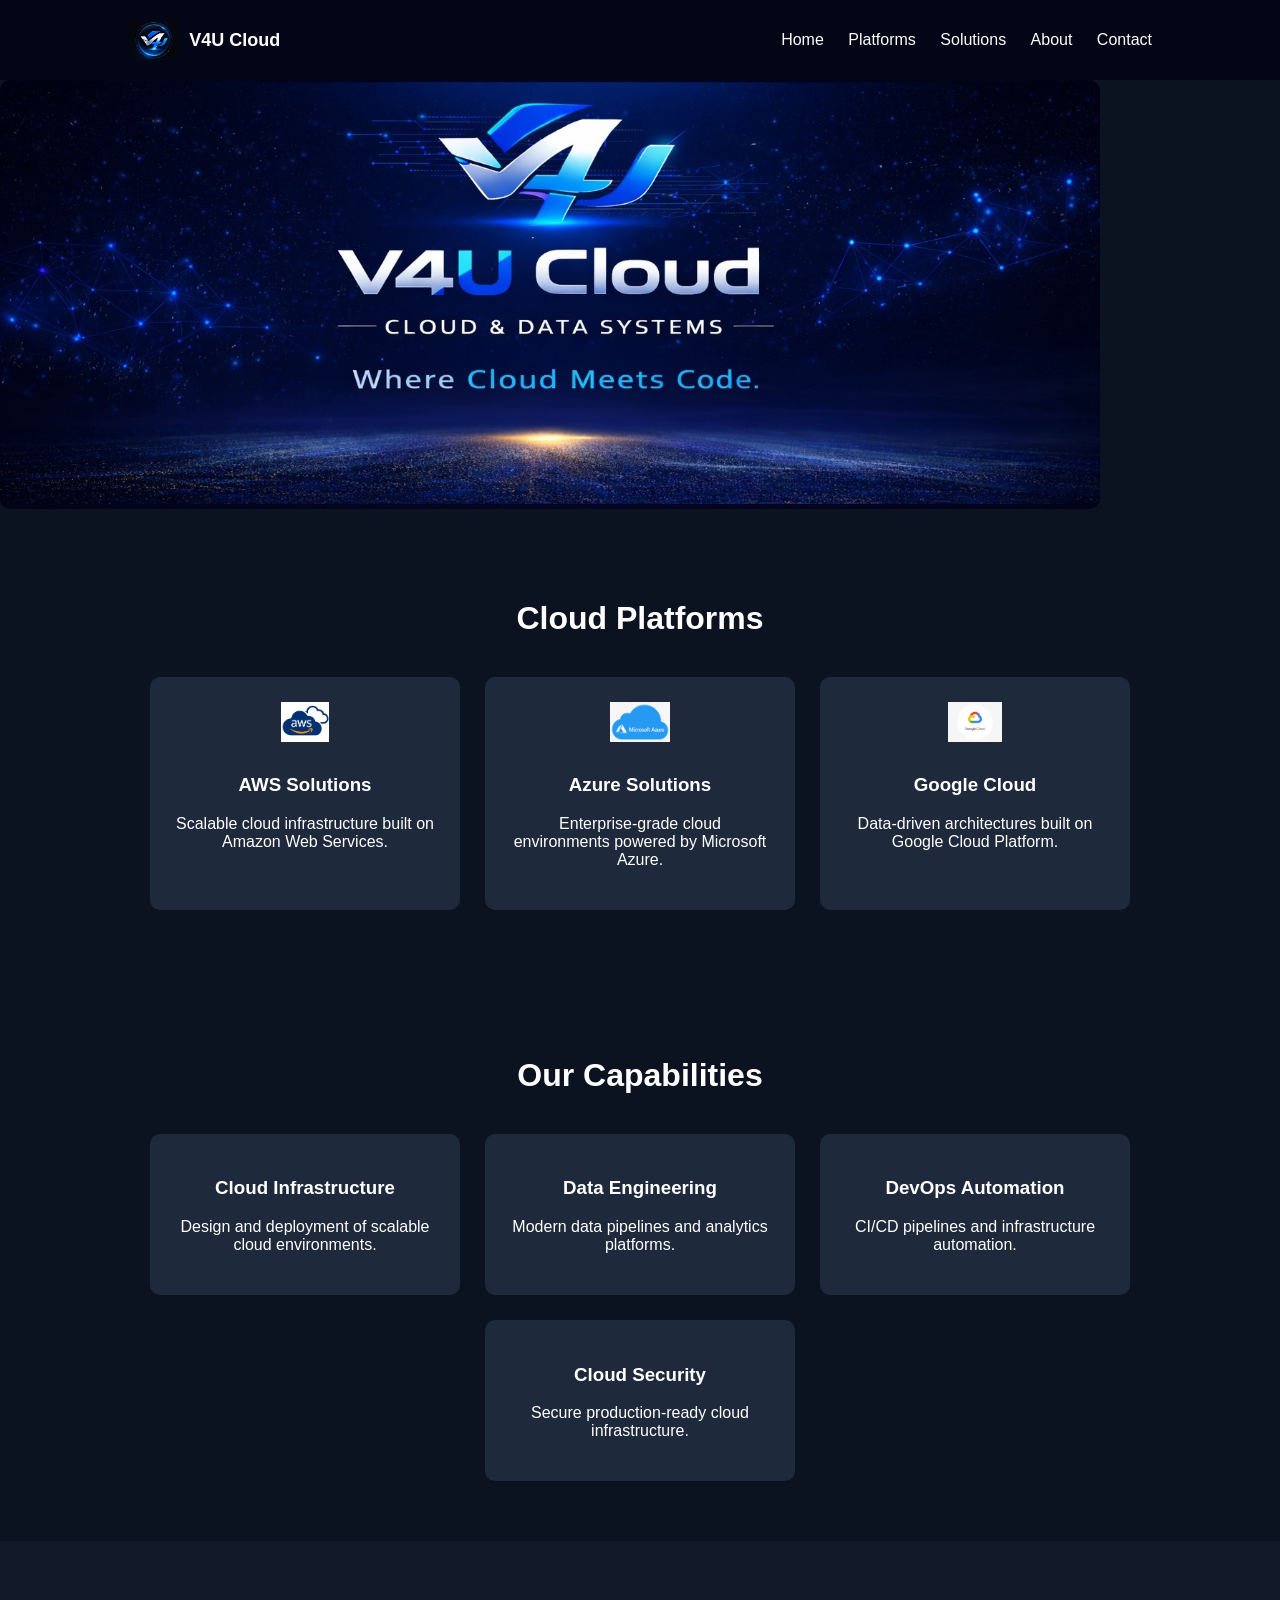
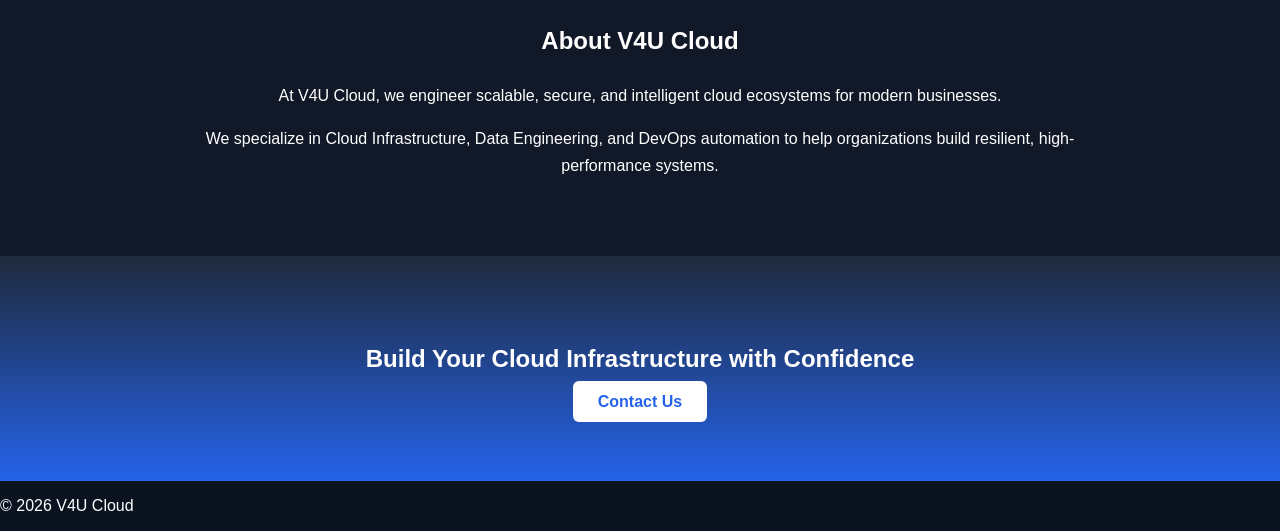
==== index.html @ 71598c49 "Upgrade SaaS layout" ====
<!DOCTYPE html>

<html lang="en">

<head>
<meta charset="UTF-8">
<meta name="viewport" content="width=device-width, initial-scale=1.0">

<title>V4U Cloud</title>

<link rel="stylesheet" href="css/style.css">

</head>

<body>

<header>

<div class="container">

<div class="logo-area">
<img src="images/logo.png" class="logo">
<span class="brand">V4U Cloud</span>
</div>

<nav>
<a href="#">Home</a>
<a href="#platforms">Platforms</a>
<a href="#solutions">Solutions</a>
<a href="#about">About</a>
<a href="#contact">Contact</a>
</nav>

</div>

</header>

<!-- HERO -->

<section class="hero">

<img src="images/banner.jpg" alt="V4U Cloud Banner">

</section>

<!-- CLOUD PLATFORMS -->

<section class="platforms" id="platforms">

<h2>Cloud Platforms</h2>

<div class="cards">

<div class="card">
<img src="images/aws.png" class="cloud-icon">
<h3>AWS Solutions</h3>
<p>Scalable cloud infrastructure built on Amazon Web Services.</p>
</div>

<div class="card">
<img src="images/azure.png" class="cloud-icon">
<h3>Azure Solutions</h3>
<p>Enterprise-grade cloud environments powered by Microsoft Azure.</p>
</div>

<div class="card">
<img src="images/gcp.png" class="cloud-icon">
<h3>Google Cloud</h3>
<p>Data-driven architectures built on Google Cloud Platform.</p>
</div>

</div>

</section>

<!-- SOLUTIONS -->

<section class="solutions" id="solutions">

<h2>Our Capabilities</h2>

<div class="cards">

<div class="card">
<h3>Cloud Infrastructure</h3>
<p>Design and deployment of scalable cloud environments.</p>
</div>

<div class="card">
<h3>Data Engineering</h3>
<p>Modern data pipelines and analytics platforms.</p>
</div>

<div class="card">
<h3>DevOps Automation</h3>
<p>CI/CD pipelines and infrastructure automation.</p>
</div>

<div class="card">
<h3>Cloud Security</h3>
<p>Secure production-ready cloud infrastructure.</p>
</div>

</div>

</section>

<!-- ABOUT -->

<section class="about" id="about">

<h2>About V4U Cloud</h2>

<p>
At V4U Cloud, we engineer scalable, secure, and intelligent cloud ecosystems
for modern businesses.
</p>

<p>
We specialize in Cloud Infrastructure, Data Engineering, and DevOps automation
to help organizations build resilient, high-performance systems.
</p>

</section>

<!-- CTA -->

<section class="cta" id="contact">

<h2>Build Your Cloud Infrastructure with Confidence</h2>

<a class="btn">Contact Us</a>

</section>

<footer>

<p>© 2026 V4U Cloud</p>

</footer>

</body>

</html>
---- css/style.css ----
body{
font-family:Arial, sans-serif;
margin:0;
background:#0B1220;
color:white;
}

header{
background:#020617;
}

.container{
display:flex;
justify-content:space-between;
align-items:center;
padding:20px 10%;
}

.logo-area{
display:flex;
align-items:center;
gap:10px;
}

.logo{
height:40px;
}

.brand{
font-size:18px;
font-weight:bold;
}

nav a{
margin-left:20px;
color:white;
text-decoration:none;
}

nav a:hover

/* HERO */

.hero{
text-align:center;
padding:30px 0;
background:#020617;
}

.hero img{
width:100%;
max-width:1100px;
border-radius:10px;
}

/* SECTIONS */

.platforms,
.solutions{
padding:60px 10%;
text-align:center;
}

.platforms h2,
.solutions h2{
font-size:32px;
margin-bottom:10px;
}

/* CARDS */

.cards{
display:flex;
flex-wrap:wrap;
justify-content:center;
gap:25px;
margin-top:40px;
}

.card{
background:#1E293B;
padding:25px;
border-radius:10px;
width:260px;
transition:0.3s;
}

.card:hover{
transform:translateY(-5px);
background:#263548;
}

.cloud-icon{
height:40px;
margin-bottom:10px;
}

/* ABOUT */

.about{
padding:60px 15%;
text-align:center;
background:#111827;
line-height:1.7;
}

/* CTA */

.cta{
padding:70px;
text-align:center;
background:linear-gradient(#1E293B,#2563EB);
}

.btn{
background:white;
color:#2563EB;
padding:12px 25px;
border-radius:6px;
text-decoration:none;
font-weight:bold;
}

.btn:hover

/* FOOTER */

footer{
text-align:center;
padding:30px;
background:#020617;
}

/* MOBILE */

@media (max-width:900px){

.cards{
flex-direction:column;
align-items:center;
}

.about{
padding:50px 10%;
}

}
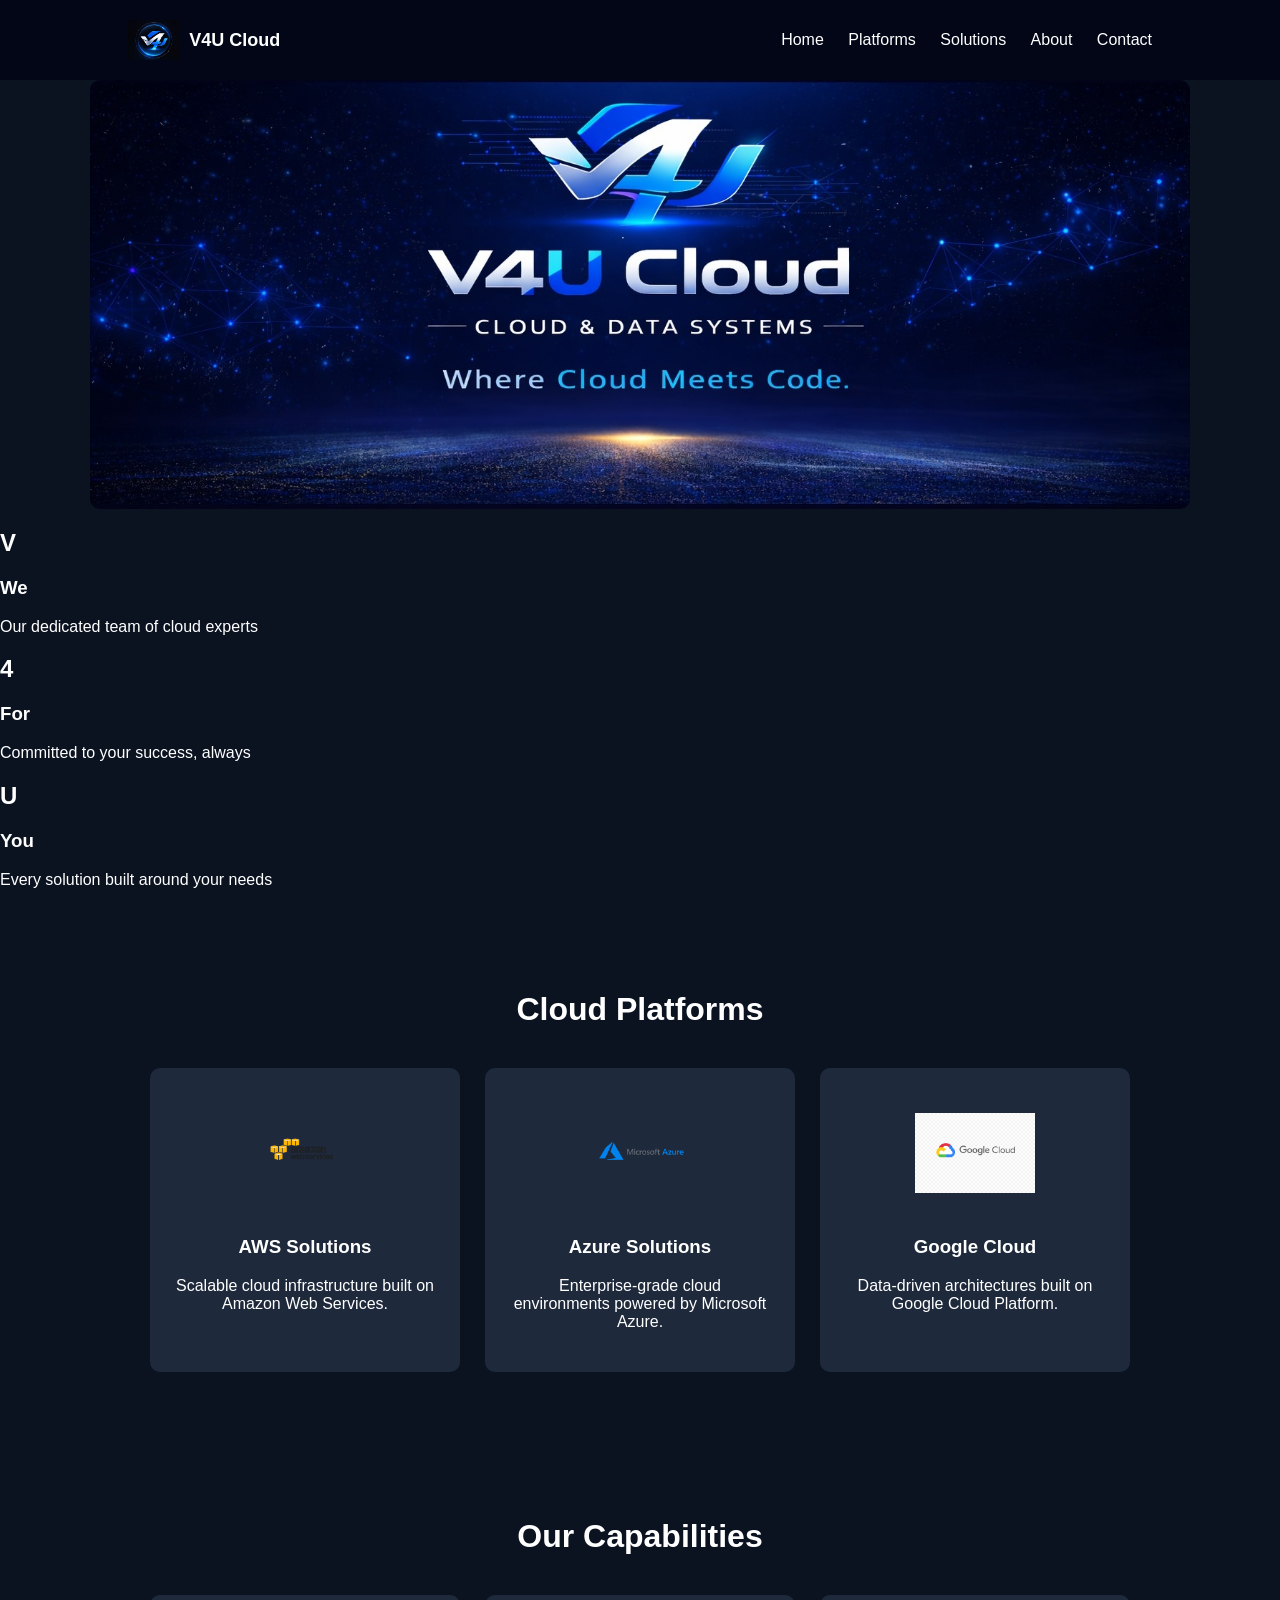
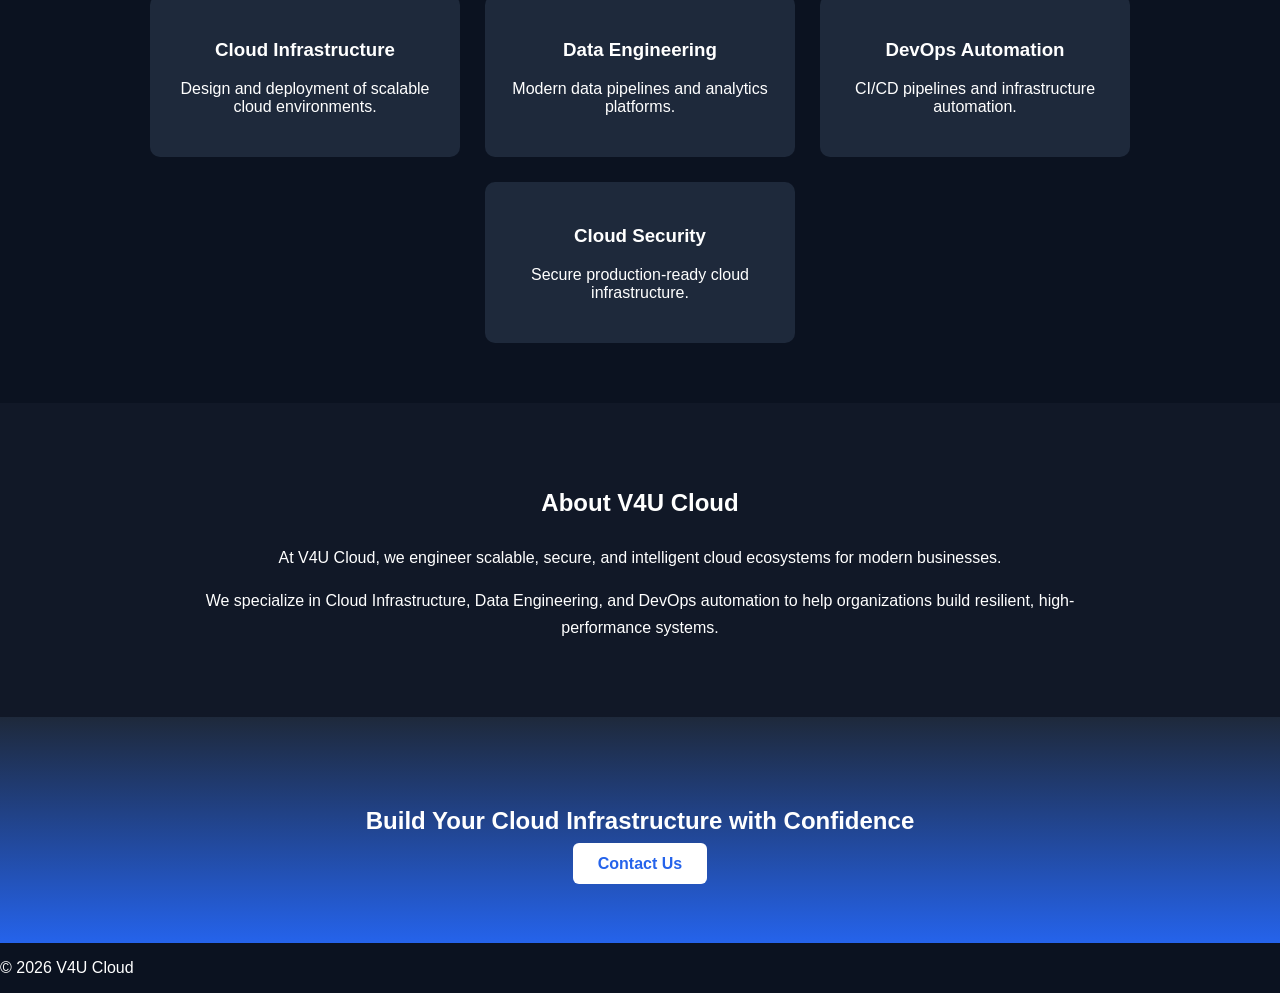
==== commit d993071c: "Add V4U slogan section" ====
--- a/index.html
+++ b/index.html
@@ -40,6 +40,49 @@
 <section class="hero">
 
 <img src="images/banner.jpg" alt="V4U Cloud Banner">
+
+</section>
+
+<section class="v4u-meaning">
+
+<div class="v4u-container">
+
+<div class="v4u-box">
+
+<h2 class="v-letter">V</h2>
+
+<div class="v4u-text">
+<h3>We</h3>
+<p>Our dedicated team of cloud experts</p>
+</div>
+
+</div>
+
+
+<div class="v4u-box">
+
+<h2 class="v-letter">4</h2>
+
+<div class="v4u-text">
+<h3>For</h3>
+<p>Committed to your success, always</p>
+</div>
+
+</div>
+
+
+<div class="v4u-box">
+
+<h2 class="v-letter">U</h2>
+
+<div class="v4u-text">
+<h3>You</h3>
+<p>Every solution built around your needs</p>
+</div>
+
+</div>
+
+</div>
 
 </section>
 
--- a/css/style.css
+++ b/css/style.css
@@ -42,14 +42,19 @@
 /* HERO */
 
 .hero{
-text-align:center;
-padding:30px 0;
+display:flex;
+justify-content:center;
+align-items:center;
 background:#020617;
+padding:20px 0;
 }
 
 .hero img{
+display:block;
+margin:auto;
 width:100%;
 max-width:1100px;
+height:auto;
 border-radius:10px;
 }
 
@@ -91,8 +96,8 @@
 }
 
 .cloud-icon{
-height:40px;
-margin-bottom:10px;
+height: 80px;
+margin: 20px;
 }
 
 /* ABOUT */
@@ -144,4 +149,42 @@
 padding:50px 10%;
 }
 
+/* V4U Meaning Section */
+
+.v4u-meaning{
+background:#071a2f;
+padding:40px 10%;
 }
+
+.v4u-container{
+display:flex;
+justify-content:space-between;
+align-items:center;
+flex-wrap:wrap;
+}
+
+.v4u-box{
+display:flex;
+align-items:center;
+gap:20px;
+color:white;
+}
+
+.v-letter{
+font-size:50px;
+color:#14b8a6;
+margin:0;
+font-weight:bold;
+}
+
+.v4u-text h3{
+margin:0;
+font-size:18px;
+}
+
+.v4u-text p{
+margin:4px 0 0 0;
+font-size:14px;
+color:#9ca3af;
+}
+}
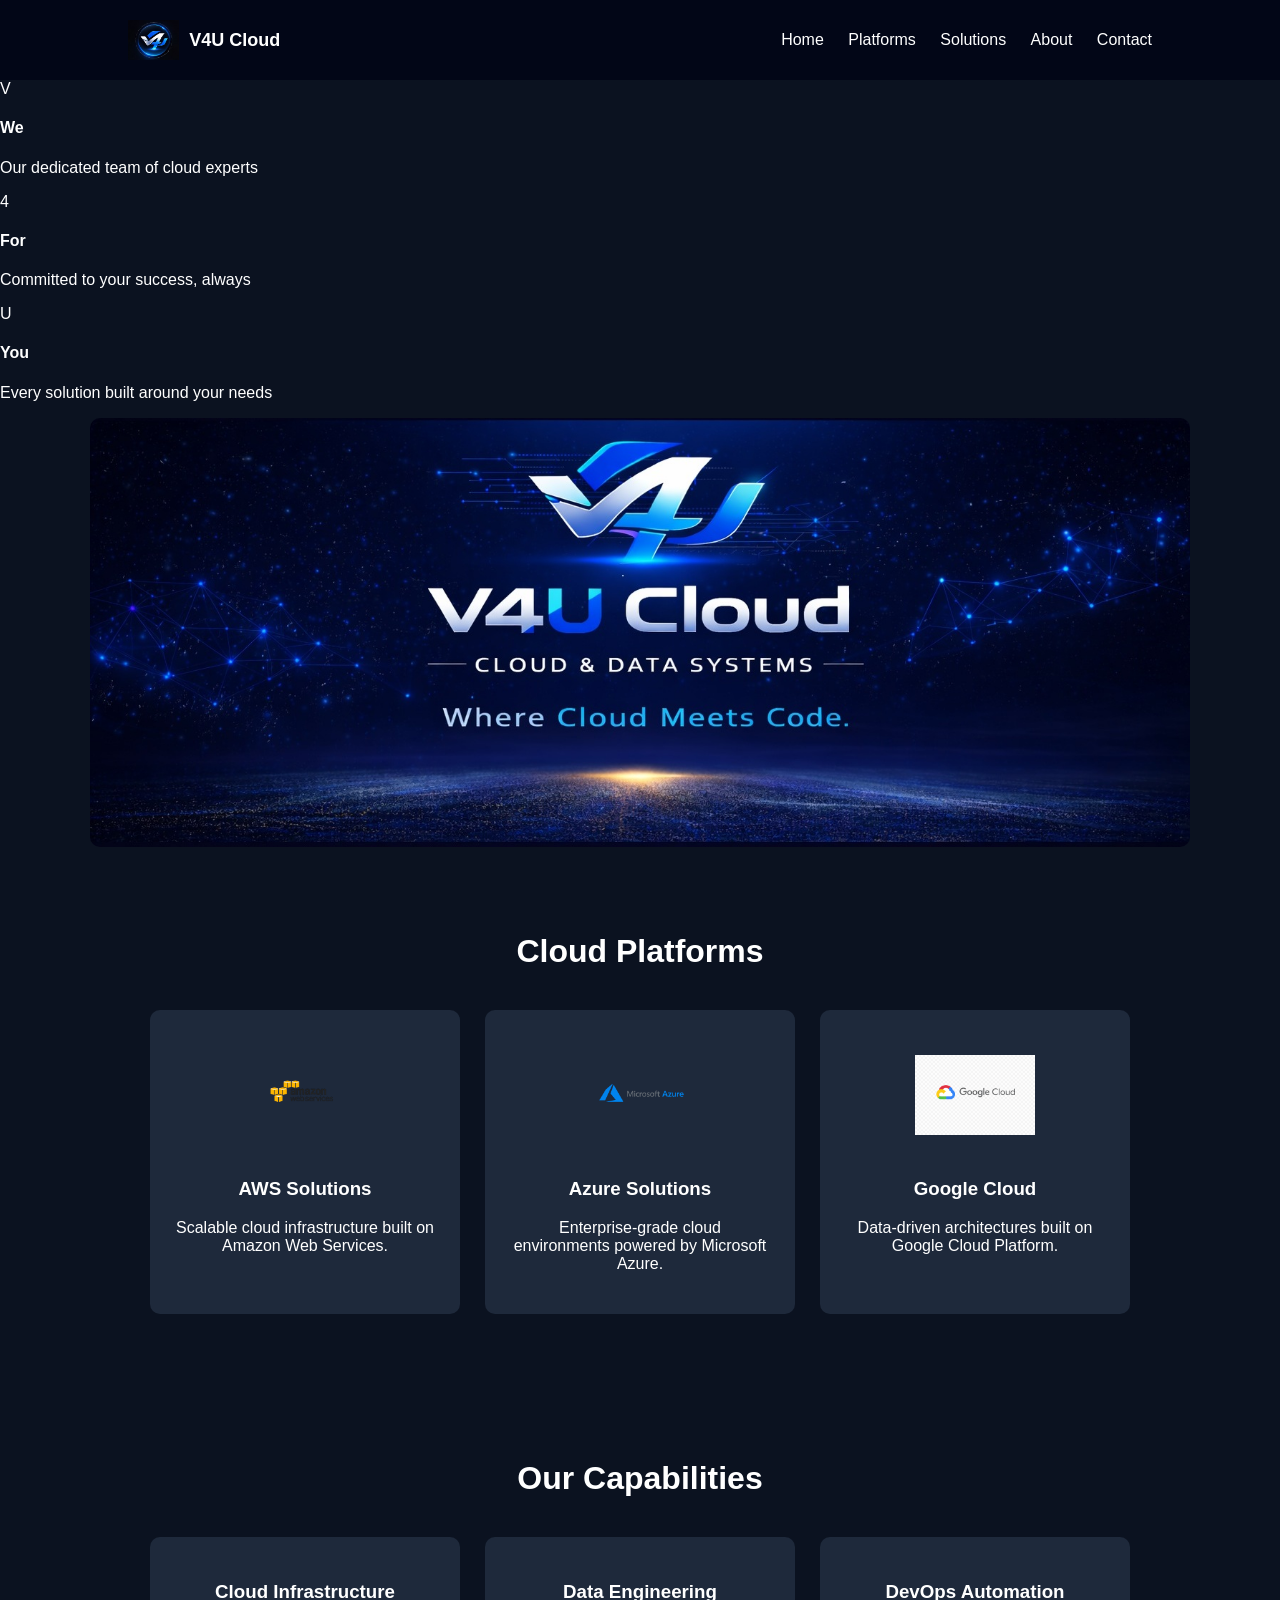
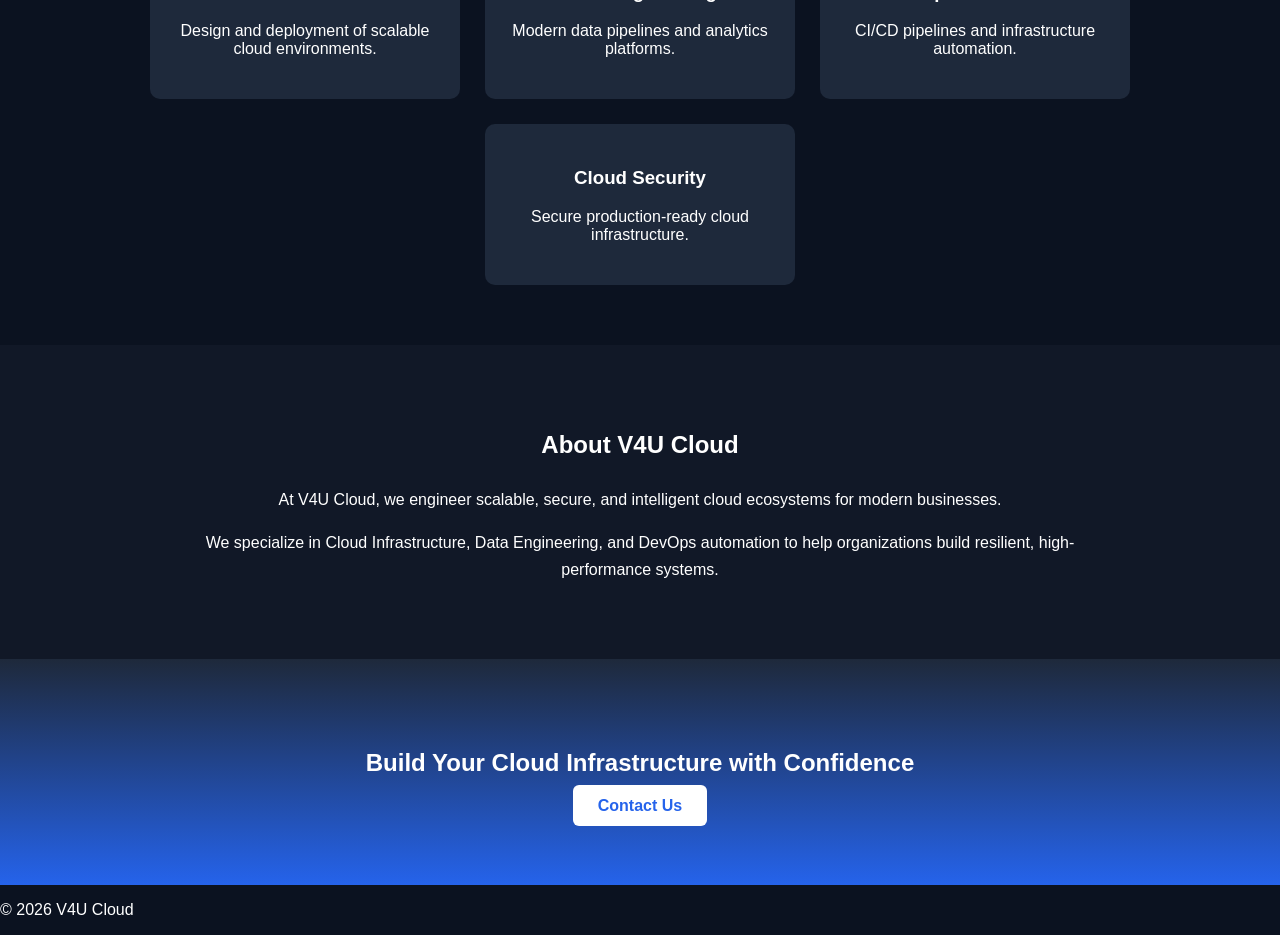
==== commit e69ecd68: "Add V4U slogan bar" ====
--- a/index.html
+++ b/index.html
@@ -35,54 +35,54 @@
 
 </header>
 
-<!-- HERO -->
+<section class="v4u-bar">
 
-<section class="hero">
+<div class="v4u-wrapper">
 
-<img src="images/banner.jpg" alt="V4U Cloud Banner">
-
-</section>
-
-<section class="v4u-meaning">
-
-<div class="v4u-container">
-
-<div class="v4u-box">
-
-<h2 class="v-letter">V</h2>
+<div class="v4u-item">
+<span class="v4u-letter">V</span>
 
 <div class="v4u-text">
-<h3>We</h3>
+<h4>We</h4>
 <p>Our dedicated team of cloud experts</p>
 </div>
 
 </div>
 
+<div class="v4u-divider"></div>
 
-<div class="v4u-box">
-
-<h2 class="v-letter">4</h2>
+<div class="v4u-item">
+<span class="v4u-letter">4</span>
 
 <div class="v4u-text">
-<h3>For</h3>
+<h4>For</h4>
 <p>Committed to your success, always</p>
 </div>
 
 </div>
 
+<div class="v4u-divider"></div>
 
-<div class="v4u-box">
-
-<h2 class="v-letter">U</h2>
+<div class="v4u-item">
+<span class="v4u-letter">U</span>
 
 <div class="v4u-text">
-<h3>You</h3>
+<h4>You</h4>
 <p>Every solution built around your needs</p>
 </div>
 
 </div>
 
 </div>
+
+</section>
+
+
+<!-- HERO -->
+
+<section class="hero">
+
+<img src="images/banner.jpg" alt="V4U Cloud Banner">
 
 </section>
 
--- a/css/style.css
+++ b/css/style.css
@@ -187,4 +187,67 @@
 font-size:14px;
 color:#9ca3af;
 }
-}
+
+/* V4U Top Banner */
+
+.v4u-bar{
+background:linear-gradient(90deg,#021c34,#052a47,#063b55);
+padding:18px 8%;
+border-bottom:1px solid rgba(255,255,255,0.06);
+}
+
+.v4u-wrapper{
+display:flex;
+align-items:center;
+justify-content:center;
+gap:40px;
+flex-wrap:wrap;
+}
+
+.v4u-item{
+display:flex;
+align-items:center;
+gap:14px;
+color:white;
+}
+
+.v4u-letter{
+font-size:46px;
+font-weight:700;
+color:#20c5d8;
+}
+
+.v4u-text h4{
+margin:0;
+font-size:18px;
+font-weight:600;
+}
+
+.v4u-text p{
+margin:2px 0 0;
+font-size:14px;
+color:#9fb7c8;
+}
+
+.v4u-divider{
+width:1px;
+height:40px;
+background:rgba(255,255,255,0.1);
+}
+
+/* Mobile */
+
+@media (max-width:900px){
+
+.v4u-wrapper{
+flex-direction:column;
+gap:15px;
+}
+
+.v4u-divider{
+display:none;
+}
+
+}
+
+}
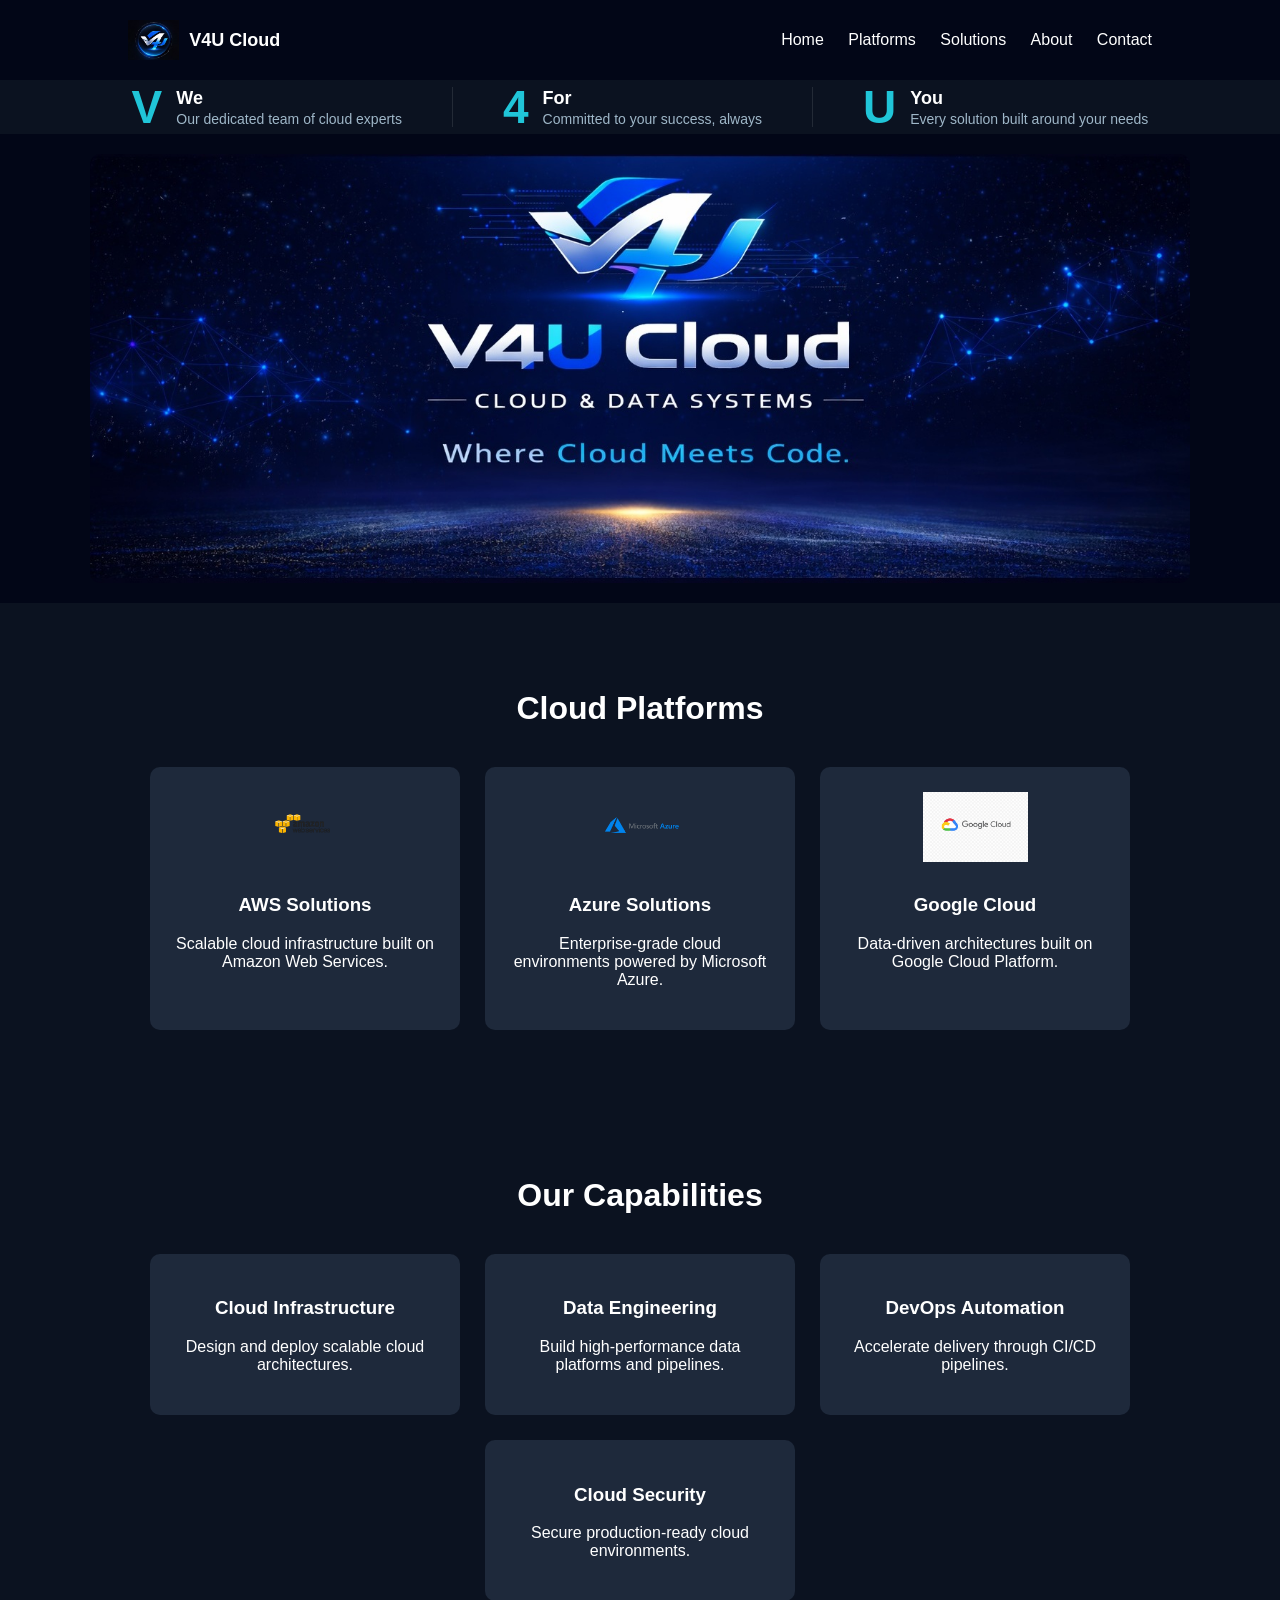
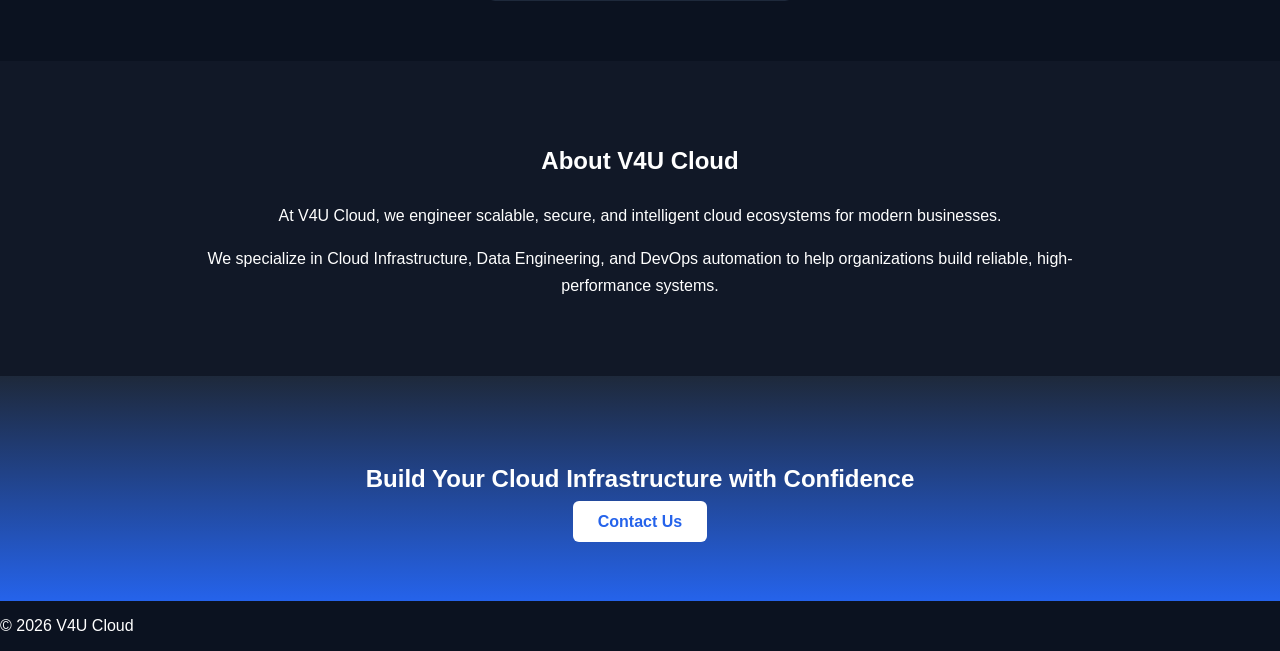
==== commit f3abc106: "Add V4U slogan bar" ====
--- a/index.html
+++ b/index.html
@@ -34,6 +34,8 @@
 </div>
 
 </header>
+
+<!-- V4U MEANING BAR -->
 
 <section class="v4u-bar">
 
@@ -77,8 +79,7 @@
 
 </section>
 
-
-<!-- HERO -->
+<!-- HERO BANNER -->
 
 <section class="hero">
 
@@ -126,22 +127,22 @@
 
 <div class="card">
 <h3>Cloud Infrastructure</h3>
-<p>Design and deployment of scalable cloud environments.</p>
+<p>Design and deploy scalable cloud architectures.</p>
 </div>
 
 <div class="card">
 <h3>Data Engineering</h3>
-<p>Modern data pipelines and analytics platforms.</p>
+<p>Build high-performance data platforms and pipelines.</p>
 </div>
 
 <div class="card">
 <h3>DevOps Automation</h3>
-<p>CI/CD pipelines and infrastructure automation.</p>
+<p>Accelerate delivery through CI/CD pipelines.</p>
 </div>
 
 <div class="card">
 <h3>Cloud Security</h3>
-<p>Secure production-ready cloud infrastructure.</p>
+<p>Secure production-ready cloud environments.</p>
 </div>
 
 </div>
@@ -155,13 +156,11 @@
 <h2>About V4U Cloud</h2>
 
 <p>
-At V4U Cloud, we engineer scalable, secure, and intelligent cloud ecosystems
-for modern businesses.
+At V4U Cloud, we engineer scalable, secure, and intelligent cloud ecosystems for modern businesses.
 </p>
 
 <p>
-We specialize in Cloud Infrastructure, Data Engineering, and DevOps automation
-to help organizations build resilient, high-performance systems.
+We specialize in Cloud Infrastructure, Data Engineering, and DevOps automation to help organizations build reliable, high-performance systems.
 </p>
 
 </section>
--- a/css/style.css
+++ b/css/style.css
@@ -39,6 +39,52 @@
 
 nav a:hover
 
+/* V4U TOP BAR */
+
+.v4u-bar{
+background:linear-gradient(90deg,#021c34,#052a47,#063b55);
+padding:18px 8%;
+border-bottom:1px solid rgba(255,255,255,0.06);
+}
+
+.v4u-wrapper{
+display:flex;
+align-items:center;
+justify-content:center;
+gap:50px;
+}
+
+.v4u-item{
+display:flex;
+align-items:center;
+gap:14px;
+color:white;
+}
+
+.v4u-letter{
+font-size:46px;
+font-weight:700;
+color:#20c5d8;
+}
+
+.v4u-text h4{
+margin:0;
+font-size:18px;
+font-weight:600;
+}
+
+.v4u-text p{
+margin:2px 0 0;
+font-size:14px;
+color:#9fb7c8;
+}
+
+.v4u-divider{
+width:1px;
+height:40px;
+background:rgba(255,255,255,0.1);
+}
+
 /* HERO */
 
 .hero{
@@ -50,8 +96,6 @@
 }
 
 .hero img{
-display:block;
-margin:auto;
 width:100%;
 max-width:1100px;
 height:auto;
@@ -96,8 +140,8 @@
 }
 
 .cloud-icon{
-height: 80px;
-margin: 20px;
+height:70px;
+margin-bottom:10px;
 }
 
 /* ABOUT */
@@ -149,99 +193,9 @@
 padding:50px 10%;
 }
 
-/* V4U Meaning Section */
-
-.v4u-meaning{
-background:#071a2f;
-padding:40px 10%;
-}
-
-.v4u-container{
-display:flex;
-justify-content:space-between;
-align-items:center;
-flex-wrap:wrap;
-}
-
-.v4u-box{
-display:flex;
-align-items:center;
-gap:20px;
-color:white;
-}
-
-.v-letter{
-font-size:50px;
-color:#14b8a6;
-margin:0;
-font-weight:bold;
-}
-
-.v4u-text h3{
-margin:0;
-font-size:18px;
-}
-
-.v4u-text p{
-margin:4px 0 0 0;
-font-size:14px;
-color:#9ca3af;
-}
-
-/* V4U Top Banner */
-
-.v4u-bar{
-background:linear-gradient(90deg,#021c34,#052a47,#063b55);
-padding:18px 8%;
-border-bottom:1px solid rgba(255,255,255,0.06);
-}
-
-.v4u-wrapper{
-display:flex;
-align-items:center;
-justify-content:center;
-gap:40px;
-flex-wrap:wrap;
-}
-
-.v4u-item{
-display:flex;
-align-items:center;
-gap:14px;
-color:white;
-}
-
-.v4u-letter{
-font-size:46px;
-font-weight:700;
-color:#20c5d8;
-}
-
-.v4u-text h4{
-margin:0;
-font-size:18px;
-font-weight:600;
-}
-
-.v4u-text p{
-margin:2px 0 0;
-font-size:14px;
-color:#9fb7c8;
-}
-
-.v4u-divider{
-width:1px;
-height:40px;
-background:rgba(255,255,255,0.1);
-}
-
-/* Mobile */
-
-@media (max-width:900px){
-
 .v4u-wrapper{
 flex-direction:column;
-gap:15px;
+gap:20px;
 }
 
 .v4u-divider{
@@ -249,5 +203,3 @@
 }
 
 }
-
-}
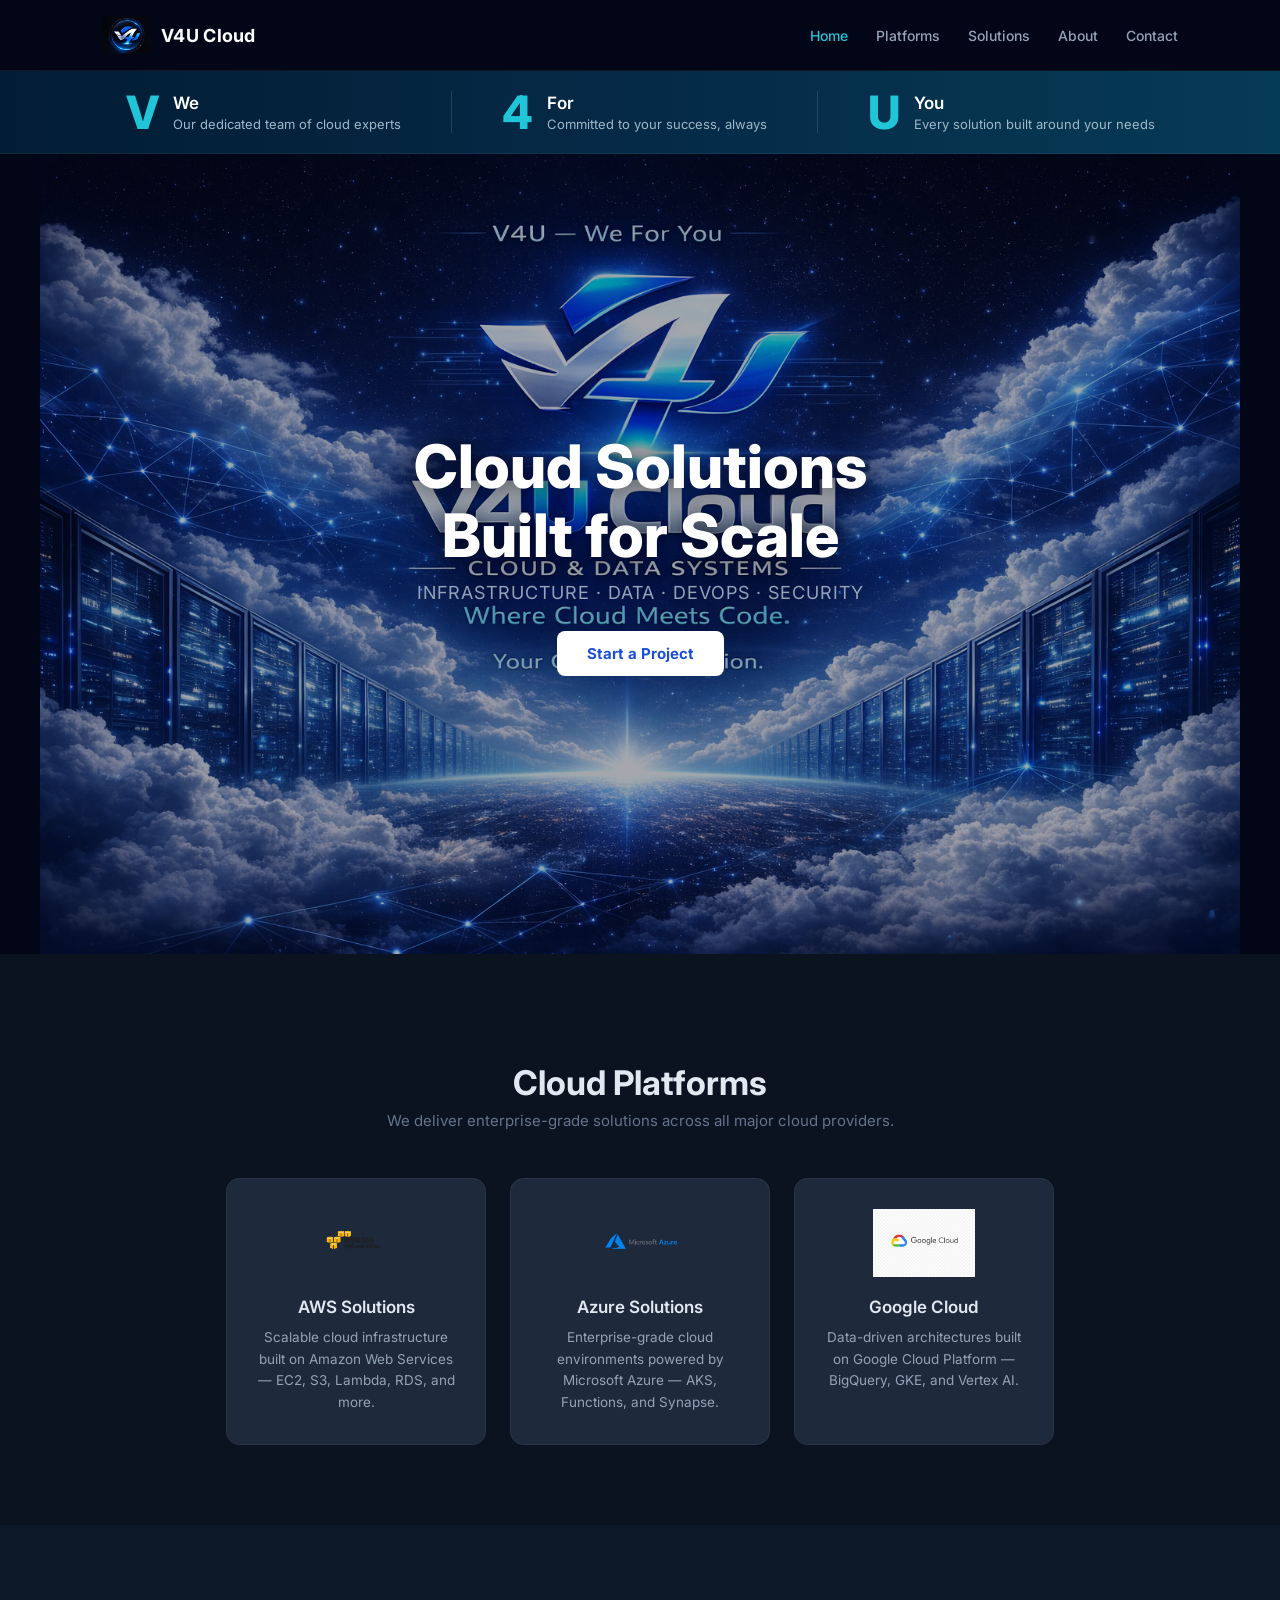
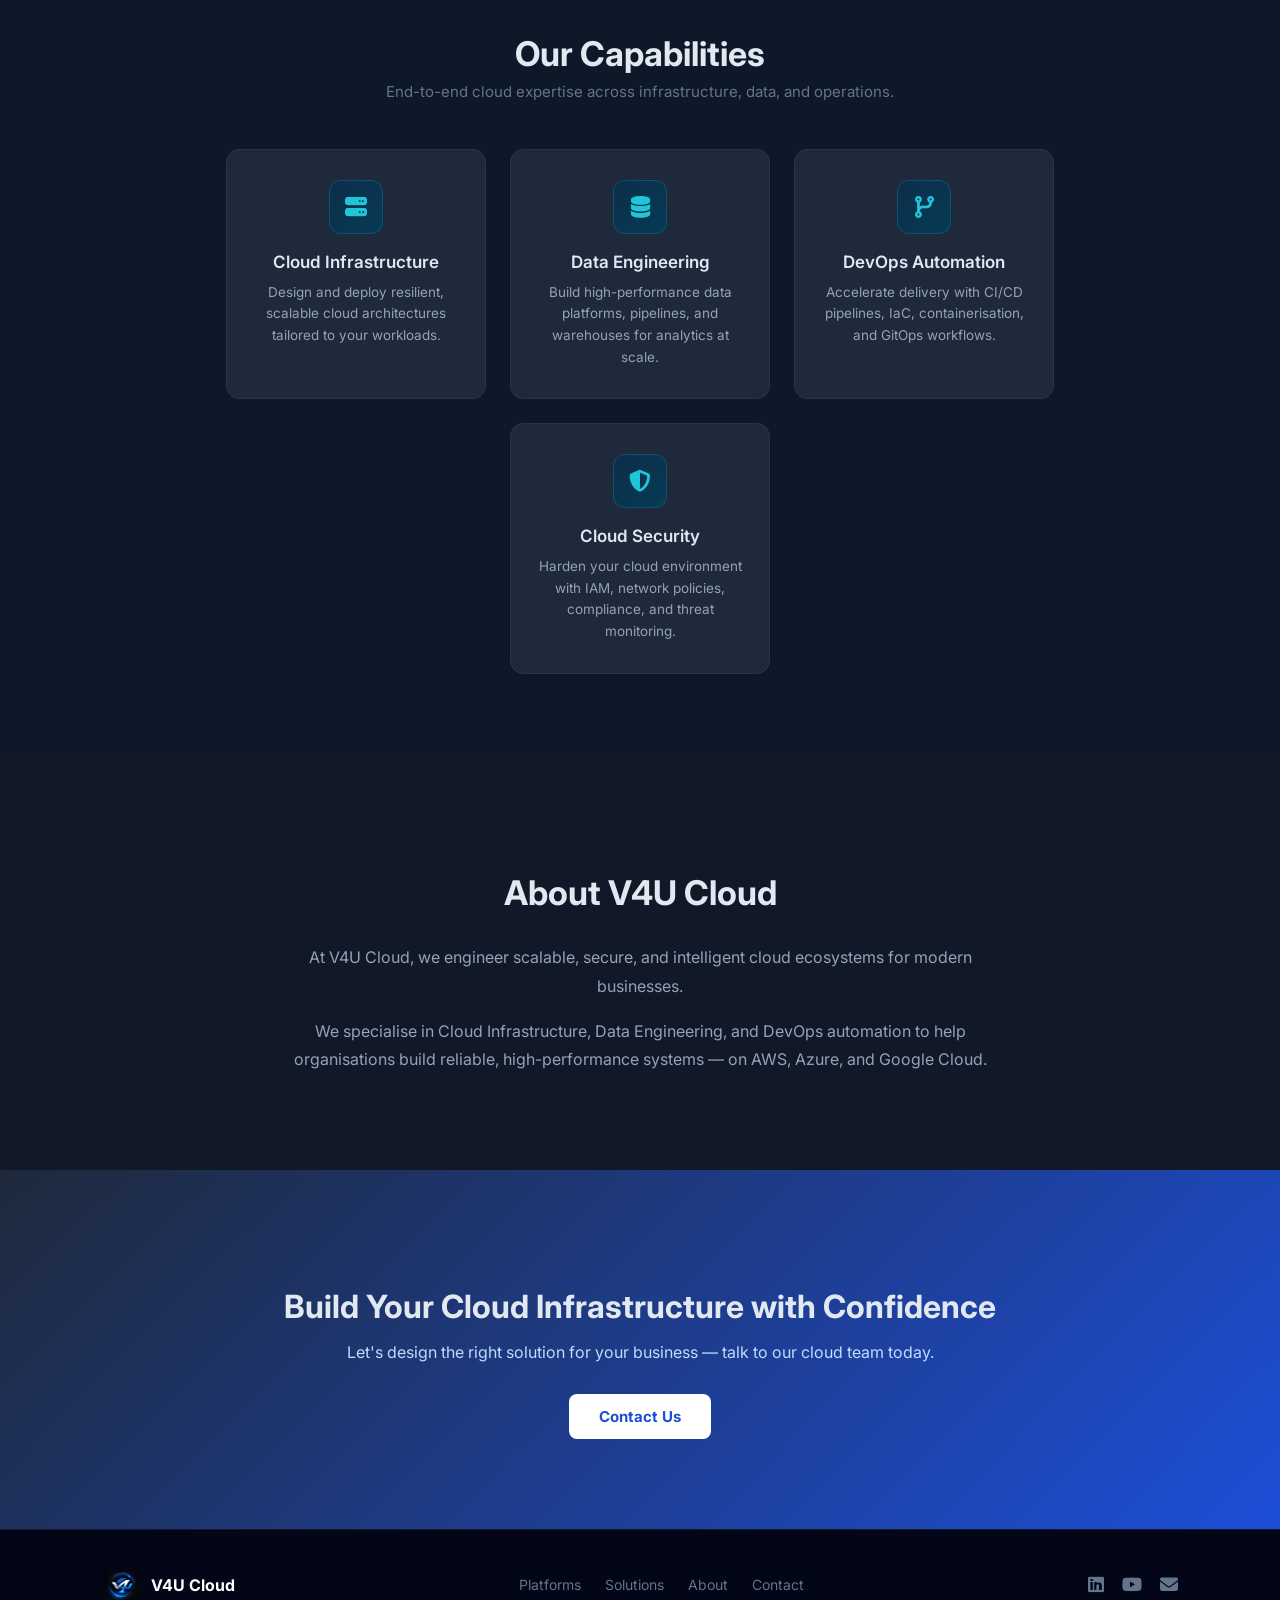
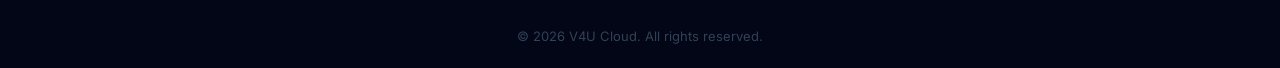
==== commit 8670f848: "website modified" ====
--- a/index.html
+++ b/index.html
@@ -1,186 +1,206 @@
 <!DOCTYPE html>
-
 <html lang="en">
 
 <head>
 <meta charset="UTF-8">
 <meta name="viewport" content="width=device-width, initial-scale=1.0">
-
-<title>V4U Cloud</title>
-
+<meta name="description" content="V4U Cloud — Expert cloud infrastructure, DevOps automation, and data engineering on AWS, Azure, and Google Cloud.">
+<meta name="robots" content="index, follow">
+<meta property="og:title" content="V4U Cloud">
+<meta property="og:description" content="Scalable, secure cloud solutions on AWS, Azure, and Google Cloud. Built for modern businesses.">
+<meta property="og:type" content="website">
+<meta property="og:url" content="https://v4ucloud.com">
+
+<title>V4U Cloud | Cloud Infrastructure & DevOps Experts</title>
+
+<link rel="preconnect" href="https://fonts.googleapis.com">
+<link rel="preconnect" href="https://fonts.gstatic.com" crossorigin>
+<link href="https://fonts.googleapis.com/css2?family=Inter:wght@400;500;600;700;800&display=swap" rel="stylesheet">
+<link rel="stylesheet" href="https://cdnjs.cloudflare.com/ajax/libs/font-awesome/6.5.0/css/all.min.css">
 <link rel="stylesheet" href="css/style.css">
-
 </head>
 
 <body>
 
 <header>
-
-<div class="container">
-
-<div class="logo-area">
-<img src="images/logo.png" class="logo">
-<span class="brand">V4U Cloud</span>
-</div>
-
-<nav>
-<a href="#">Home</a>
-<a href="#platforms">Platforms</a>
-<a href="#solutions">Solutions</a>
-<a href="#about">About</a>
-<a href="#contact">Contact</a>
-</nav>
-
-</div>
-
+  <div class="container">
+
+    <div class="logo-area">
+      <img src="images/logo.png" alt="V4U Cloud Logo" class="logo">
+      <span class="brand">V4U Cloud</span>
+    </div>
+
+    <nav id="main-nav">
+      <a href="#" class="nav-link active">Home</a>
+      <a href="#platforms" class="nav-link">Platforms</a>
+      <a href="#solutions" class="nav-link">Solutions</a>
+      <a href="#about" class="nav-link">About</a>
+      <a href="/contact/" class="nav-link">Contact</a>
+    </nav>
+
+    <button class="menu-toggle" id="menuToggle" aria-label="Toggle navigation">
+      <i class="fas fa-bars"></i>
+    </button>
+
+  </div>
 </header>
 
 <!-- V4U MEANING BAR -->
 
 <section class="v4u-bar">
-
-<div class="v4u-wrapper">
-
-<div class="v4u-item">
-<span class="v4u-letter">V</span>
-
-<div class="v4u-text">
-<h4>We</h4>
-<p>Our dedicated team of cloud experts</p>
-</div>
-
-</div>
-
-<div class="v4u-divider"></div>
-
-<div class="v4u-item">
-<span class="v4u-letter">4</span>
-
-<div class="v4u-text">
-<h4>For</h4>
-<p>Committed to your success, always</p>
-</div>
-
-</div>
-
-<div class="v4u-divider"></div>
-
-<div class="v4u-item">
-<span class="v4u-letter">U</span>
-
-<div class="v4u-text">
-<h4>You</h4>
-<p>Every solution built around your needs</p>
-</div>
-
-</div>
-
-</div>
-
+  <div class="v4u-wrapper">
+
+    <div class="v4u-item">
+      <span class="v4u-letter">V</span>
+      <div class="v4u-text">
+        <h4>We</h4>
+        <p>Our dedicated team of cloud experts</p>
+      </div>
+    </div>
+
+    <div class="v4u-divider"></div>
+
+    <div class="v4u-item">
+      <span class="v4u-letter">4</span>
+      <div class="v4u-text">
+        <h4>For</h4>
+        <p>Committed to your success, always</p>
+      </div>
+    </div>
+
+    <div class="v4u-divider"></div>
+
+    <div class="v4u-item">
+      <span class="v4u-letter">U</span>
+      <div class="v4u-text">
+        <h4>You</h4>
+        <p>Every solution built around your needs</p>
+      </div>
+    </div>
+
+  </div>
 </section>
 
 <!-- HERO BANNER -->
 
 <section class="hero">
-
-<img src="images/banner.jpg" alt="V4U Cloud Banner">
-
+  <div class="hero-overlay">
+    <h1>Cloud Solutions<br>Built for Scale</h1>
+    <p>Infrastructure · Data · DevOps · Security</p>
+    <a href="/contact/" class="btn btn-hero">Start a Project</a>
+  </div>
+  <img src="images/banner.jpg" alt="V4U Cloud – Cloud Infrastructure Banner">
 </section>
 
 <!-- CLOUD PLATFORMS -->
 
 <section class="platforms" id="platforms">
-
-<h2>Cloud Platforms</h2>
-
-<div class="cards">
-
-<div class="card">
-<img src="images/aws.png" class="cloud-icon">
-<h3>AWS Solutions</h3>
-<p>Scalable cloud infrastructure built on Amazon Web Services.</p>
-</div>
-
-<div class="card">
-<img src="images/azure.png" class="cloud-icon">
-<h3>Azure Solutions</h3>
-<p>Enterprise-grade cloud environments powered by Microsoft Azure.</p>
-</div>
-
-<div class="card">
-<img src="images/gcp.png" class="cloud-icon">
-<h3>Google Cloud</h3>
-<p>Data-driven architectures built on Google Cloud Platform.</p>
-</div>
-
-</div>
-
+  <h2>Cloud Platforms</h2>
+  <p class="section-subtitle">We deliver enterprise-grade solutions across all major cloud providers.</p>
+
+  <div class="cards">
+
+    <div class="card platform-card">
+      <img src="images/aws.png" class="cloud-icon" alt="Amazon Web Services">
+      <h3>AWS Solutions</h3>
+      <p>Scalable cloud infrastructure built on Amazon Web Services — EC2, S3, Lambda, RDS, and more.</p>
+    </div>
+
+    <div class="card platform-card">
+      <img src="images/azure.png" class="cloud-icon" alt="Microsoft Azure">
+      <h3>Azure Solutions</h3>
+      <p>Enterprise-grade cloud environments powered by Microsoft Azure — AKS, Functions, and Synapse.</p>
+    </div>
+
+    <div class="card platform-card">
+      <img src="images/gcp.png" class="cloud-icon" alt="Google Cloud Platform">
+      <h3>Google Cloud</h3>
+      <p>Data-driven architectures built on Google Cloud Platform — BigQuery, GKE, and Vertex AI.</p>
+    </div>
+
+  </div>
 </section>
 
 <!-- SOLUTIONS -->
 
 <section class="solutions" id="solutions">
-
-<h2>Our Capabilities</h2>
-
-<div class="cards">
-
-<div class="card">
-<h3>Cloud Infrastructure</h3>
-<p>Design and deploy scalable cloud architectures.</p>
-</div>
-
-<div class="card">
-<h3>Data Engineering</h3>
-<p>Build high-performance data platforms and pipelines.</p>
-</div>
-
-<div class="card">
-<h3>DevOps Automation</h3>
-<p>Accelerate delivery through CI/CD pipelines.</p>
-</div>
-
-<div class="card">
-<h3>Cloud Security</h3>
-<p>Secure production-ready cloud environments.</p>
-</div>
-
-</div>
-
+  <h2>Our Capabilities</h2>
+  <p class="section-subtitle">End-to-end cloud expertise across infrastructure, data, and operations.</p>
+
+  <div class="cards">
+
+    <div class="card capability-card">
+      <div class="card-icon"><i class="fas fa-server"></i></div>
+      <h3>Cloud Infrastructure</h3>
+      <p>Design and deploy resilient, scalable cloud architectures tailored to your workloads.</p>
+    </div>
+
+    <div class="card capability-card">
+      <div class="card-icon"><i class="fas fa-database"></i></div>
+      <h3>Data Engineering</h3>
+      <p>Build high-performance data platforms, pipelines, and warehouses for analytics at scale.</p>
+    </div>
+
+    <div class="card capability-card">
+      <div class="card-icon"><i class="fas fa-code-branch"></i></div>
+      <h3>DevOps Automation</h3>
+      <p>Accelerate delivery with CI/CD pipelines, IaC, containerisation, and GitOps workflows.</p>
+    </div>
+
+    <div class="card capability-card">
+      <div class="card-icon"><i class="fas fa-shield-halved"></i></div>
+      <h3>Cloud Security</h3>
+      <p>Harden your cloud environment with IAM, network policies, compliance, and threat monitoring.</p>
+    </div>
+
+  </div>
 </section>
 
 <!-- ABOUT -->
 
 <section class="about" id="about">
-
-<h2>About V4U Cloud</h2>
-
-<p>
-At V4U Cloud, we engineer scalable, secure, and intelligent cloud ecosystems for modern businesses.
-</p>
-
-<p>
-We specialize in Cloud Infrastructure, Data Engineering, and DevOps automation to help organizations build reliable, high-performance systems.
-</p>
-
+  <h2>About V4U Cloud</h2>
+  <p>
+    At V4U Cloud, we engineer scalable, secure, and intelligent cloud ecosystems for modern businesses.
+  </p>
+  <p>
+    We specialise in Cloud Infrastructure, Data Engineering, and DevOps automation to help organisations
+    build reliable, high-performance systems — on AWS, Azure, and Google Cloud.
+  </p>
 </section>
 
 <!-- CTA -->
 
-<section class="cta" id="contact">
-
-<h2>Build Your Cloud Infrastructure with Confidence</h2>
-
-<a class="btn">Contact Us</a>
-
-</section>
+<section class="cta">
+  <h2>Build Your Cloud Infrastructure with Confidence</h2>
+  <p>Let's design the right solution for your business — talk to our cloud team today.</p>
+  <a href="/contact/" class="btn">Contact Us</a>
+</section>
+
+<!-- FOOTER -->
 
 <footer>
-
-<p>© 2026 V4U Cloud</p>
-
+  <div class="footer-inner">
+    <div class="footer-brand">
+      <img src="images/logo.png" alt="V4U Cloud Logo" class="footer-logo">
+      <span>V4U Cloud</span>
+    </div>
+    <div class="footer-links">
+      <a href="#platforms">Platforms</a>
+      <a href="#solutions">Solutions</a>
+      <a href="#about">About</a>
+      <a href="/contact/">Contact</a>
+    </div>
+    <div class="footer-social">
+      <a href="https://linkedin.com" target="_blank" rel="noopener" aria-label="LinkedIn"><i class="fab fa-linkedin"></i></a>
+      <a href="https://youtube.com" target="_blank" rel="noopener" aria-label="YouTube"><i class="fab fa-youtube"></i></a>
+      <a href="mailto:info@v4ucloud.com" aria-label="Email"><i class="fas fa-envelope"></i></a>
+    </div>
+  </div>
+  <p class="footer-copy">© 2026 V4U Cloud. All rights reserved.</p>
 </footer>
 
+<script src="/js/script.js" defer></script>
+
 </body>
-
 </html>
--- a/css/style.css
+++ b/css/style.css
@@ -1,205 +1,711 @@
-body{
-font-family:Arial, sans-serif;
-margin:0;
-background:#0B1220;
-color:white;
-}
-
-header{
-background:#020617;
-}
-
-.container{
-display:flex;
-justify-content:space-between;
-align-items:center;
-padding:20px 10%;
-}
-
-.logo-area{
-display:flex;
-align-items:center;
-gap:10px;
-}
-
-.logo{
-height:40px;
-}
-
-.brand{
-font-size:18px;
-font-weight:bold;
-}
-
-nav a{
-margin-left:20px;
-color:white;
-text-decoration:none;
-}
-
-nav a:hover
-
-/* V4U TOP BAR */
-
-.v4u-bar{
-background:linear-gradient(90deg,#021c34,#052a47,#063b55);
-padding:18px 8%;
-border-bottom:1px solid rgba(255,255,255,0.06);
-}
-
-.v4u-wrapper{
-display:flex;
-align-items:center;
-justify-content:center;
-gap:50px;
-}
-
-.v4u-item{
-display:flex;
-align-items:center;
-gap:14px;
-color:white;
-}
-
-.v4u-letter{
-font-size:46px;
-font-weight:700;
-color:#20c5d8;
-}
-
-.v4u-text h4{
-margin:0;
-font-size:18px;
-font-weight:600;
-}
-
-.v4u-text p{
-margin:2px 0 0;
-font-size:14px;
-color:#9fb7c8;
-}
-
-.v4u-divider{
-width:1px;
-height:40px;
-background:rgba(255,255,255,0.1);
-}
-
-/* HERO */
-
-.hero{
-display:flex;
-justify-content:center;
-align-items:center;
-background:#020617;
-padding:20px 0;
-}
-
-.hero img{
-width:100%;
-max-width:1100px;
-height:auto;
-border-radius:10px;
-}
-
-/* SECTIONS */
-
-.platforms,
-.solutions{
-padding:60px 10%;
-text-align:center;
-}
-
-.platforms h2,
-.solutions h2{
-font-size:32px;
-margin-bottom:10px;
-}
-
-/* CARDS */
-
-.cards{
-display:flex;
-flex-wrap:wrap;
-justify-content:center;
-gap:25px;
-margin-top:40px;
-}
-
-.card{
-background:#1E293B;
-padding:25px;
-border-radius:10px;
-width:260px;
-transition:0.3s;
-}
-
-.card:hover{
-transform:translateY(-5px);
-background:#263548;
-}
-
-.cloud-icon{
-height:70px;
-margin-bottom:10px;
-}
-
-/* ABOUT */
-
-.about{
-padding:60px 15%;
-text-align:center;
-background:#111827;
-line-height:1.7;
-}
-
-/* CTA */
-
-.cta{
-padding:70px;
-text-align:center;
-background:linear-gradient(#1E293B,#2563EB);
-}
-
-.btn{
-background:white;
-color:#2563EB;
-padding:12px 25px;
-border-radius:6px;
-text-decoration:none;
-font-weight:bold;
-}
-
-.btn:hover
-
-/* FOOTER */
-
-footer{
-text-align:center;
-padding:30px;
-background:#020617;
-}
-
-/* MOBILE */
-
-@media (max-width:900px){
-
-.cards{
-flex-direction:column;
-align-items:center;
-}
-
-.about{
-padding:50px 10%;
-}
-
-.v4u-wrapper{
-flex-direction:column;
-gap:20px;
-}
-
-.v4u-divider{
-display:none;
-}
-
-}
+/* ============================================================
+   V4U CLOUD – style.css
+   ============================================================ */
+
+@import url('https://fonts.googleapis.com/css2?family=Inter:wght@400;500;600;700;800&display=swap');
+
+/* ── RESET & BASE ── */
+
+*, *::before, *::after {
+  box-sizing: border-box;
+}
+
+html {
+  scroll-behavior: smooth;
+}
+
+body {
+  font-family: 'Inter', Arial, sans-serif;
+  margin: 0;
+  background: #0B1220;
+  color: #e2e8f0;
+  -webkit-font-smoothing: antialiased;
+}
+
+/* ── HEADER ── */
+
+header {
+  background: #020617;
+  border-bottom: 1px solid rgba(255,255,255,0.06);
+  position: sticky;
+  top: 0;
+  z-index: 100;
+}
+
+.container {
+  display: flex;
+  justify-content: space-between;
+  align-items: center;
+  padding: 16px 8%;
+}
+
+.logo-area {
+  display: flex;
+  align-items: center;
+  gap: 10px;
+}
+
+.logo {
+  height: 38px;
+}
+
+.brand {
+  font-size: 18px;
+  font-weight: 700;
+  letter-spacing: 0.3px;
+  color: #fff;
+}
+
+/* ── NAV ── */
+
+nav a {
+  margin-left: 24px;
+  color: #94a3b8;
+  text-decoration: none;
+  font-size: 14px;
+  font-weight: 500;
+  transition: color 0.2s;
+}
+
+nav a:hover,
+nav a.active {
+  color: #20c5d8;
+}
+
+/* Hamburger button */
+.menu-toggle {
+  display: none;
+  background: none;
+  border: none;
+  color: #94a3b8;
+  font-size: 22px;
+  cursor: pointer;
+  padding: 4px 8px;
+  transition: color 0.2s;
+}
+
+.menu-toggle:hover {
+  color: #20c5d8;
+}
+
+/* ── V4U TOP BAR ── */
+
+.v4u-bar {
+  background: linear-gradient(90deg, #021c34, #052a47, #063b55);
+  padding: 18px 8%;
+  border-bottom: 1px solid rgba(255,255,255,0.06);
+}
+
+.v4u-wrapper {
+  display: flex;
+  align-items: center;
+  justify-content: center;
+  gap: 50px;
+}
+
+.v4u-item {
+  display: flex;
+  align-items: center;
+  gap: 14px;
+  color: white;
+}
+
+.v4u-letter {
+  font-size: 46px;
+  font-weight: 800;
+  color: #20c5d8;
+  line-height: 1;
+}
+
+.v4u-text h4 {
+  margin: 0;
+  font-size: 17px;
+  font-weight: 600;
+}
+
+.v4u-text p {
+  margin: 3px 0 0;
+  font-size: 13px;
+  color: #9fb7c8;
+}
+
+.v4u-divider {
+  width: 1px;
+  height: 42px;
+  background: rgba(255,255,255,0.12);
+}
+
+/* ── HERO ── */
+
+.hero {
+  position: relative;
+  display: flex;
+  justify-content: center;
+  align-items: center;
+  background: #020617;
+  overflow: hidden;
+}
+
+.hero img {
+  width: 100%;
+  max-width: 1200px;
+  height: auto;
+  display: block;
+  opacity: 0.65;
+}
+
+.hero-overlay {
+  position: absolute;
+  text-align: center;
+  z-index: 2;
+  padding: 0 20px;
+}
+
+.hero-overlay h1 {
+  font-size: clamp(32px, 5vw, 60px);
+  font-weight: 800;
+  line-height: 1.15;
+  margin: 0 0 12px;
+  color: #fff;
+  text-shadow: 0 2px 20px rgba(0,0,0,0.6);
+}
+
+.hero-overlay p {
+  font-size: clamp(14px, 2vw, 18px);
+  color: #94a3b8;
+  margin: 0 0 28px;
+  letter-spacing: 1px;
+  text-transform: uppercase;
+}
+
+.btn-hero {
+  font-size: 15px;
+  padding: 14px 32px;
+}
+
+/* ── SHARED SECTION STYLES ── */
+
+.section-subtitle {
+  color: #64748b;
+  font-size: 15px;
+  margin-top: 8px;
+  margin-bottom: 0;
+}
+
+/* ── PLATFORM SECTION ── */
+
+.platforms {
+  padding: 80px 8%;
+  text-align: center;
+}
+
+.platforms h2 {
+  font-size: 34px;
+  font-weight: 700;
+  margin-bottom: 8px;
+}
+
+/* ── SOLUTIONS SECTION ── */
+
+.solutions {
+  padding: 80px 8%;
+  text-align: center;
+  background: #0d1829;
+}
+
+.solutions h2 {
+  font-size: 34px;
+  font-weight: 700;
+  margin-bottom: 8px;
+}
+
+/* ── CARDS ── */
+
+.cards {
+  display: flex;
+  flex-wrap: wrap;
+  justify-content: center;
+  gap: 24px;
+  margin-top: 48px;
+}
+
+.card {
+  background: #1E293B;
+  padding: 30px 24px;
+  border-radius: 14px;
+  width: 260px;
+  border: 1px solid rgba(255,255,255,0.05);
+  transition: transform 0.25s ease, box-shadow 0.25s ease, border-color 0.25s ease;
+  text-align: center;
+}
+
+.card:hover {
+  transform: translateY(-6px);
+  box-shadow: 0 12px 40px rgba(32,197,216,0.12);
+  border-color: rgba(32,197,216,0.3);
+  background: #263548;
+}
+
+/* Platform cards */
+.platform-card .cloud-icon {
+  height: 68px;
+  margin-bottom: 16px;
+  object-fit: contain;
+}
+
+.platform-card h3 {
+  font-size: 17px;
+  font-weight: 600;
+  margin: 0 0 10px;
+}
+
+.platform-card p {
+  font-size: 13.5px;
+  color: #94a3b8;
+  line-height: 1.6;
+  margin: 0;
+}
+
+/* Capability cards */
+.card-icon {
+  width: 54px;
+  height: 54px;
+  background: linear-gradient(135deg, #0d2d4a, #063b55);
+  border-radius: 12px;
+  display: flex;
+  align-items: center;
+  justify-content: center;
+  margin: 0 auto 18px;
+  font-size: 22px;
+  color: #20c5d8;
+  border: 1px solid rgba(32,197,216,0.2);
+}
+
+.capability-card h3 {
+  font-size: 17px;
+  font-weight: 600;
+  margin: 0 0 10px;
+}
+
+.capability-card p {
+  font-size: 13.5px;
+  color: #94a3b8;
+  line-height: 1.6;
+  margin: 0;
+}
+
+/* ── ABOUT ── */
+
+.about {
+  padding: 80px 15%;
+  text-align: center;
+  background: #111827;
+  line-height: 1.8;
+}
+
+.about h2 {
+  font-size: 34px;
+  font-weight: 700;
+  margin-bottom: 20px;
+}
+
+.about p {
+  font-size: 16px;
+  color: #94a3b8;
+  max-width: 700px;
+  margin: 0 auto 16px;
+}
+
+/* ── CTA ── */
+
+.cta {
+  padding: 90px 10%;
+  text-align: center;
+  background: linear-gradient(135deg, #1e293b, #1d4ed8);
+}
+
+.cta h2 {
+  font-size: 32px;
+  font-weight: 700;
+  margin-bottom: 12px;
+}
+
+.cta p {
+  font-size: 16px;
+  color: #bfdbfe;
+  margin-bottom: 32px;
+}
+
+.btn {
+  display: inline-block;
+  background: white;
+  color: #1d4ed8;
+  padding: 13px 30px;
+  border-radius: 8px;
+  text-decoration: none;
+  font-weight: 700;
+  font-size: 15px;
+  transition: background 0.2s, transform 0.2s;
+}
+
+.btn:hover {
+  background: #e0f2fe;
+  transform: translateY(-2px);
+}
+
+/* ── FOOTER ── */
+
+footer {
+  background: #020617;
+  border-top: 1px solid rgba(255,255,255,0.07);
+  padding: 40px 8% 24px;
+}
+
+.footer-inner {
+  display: flex;
+  align-items: center;
+  justify-content: space-between;
+  flex-wrap: wrap;
+  gap: 24px;
+  margin-bottom: 28px;
+}
+
+.footer-brand {
+  display: flex;
+  align-items: center;
+  gap: 10px;
+  font-size: 16px;
+  font-weight: 700;
+  color: #fff;
+}
+
+.footer-logo {
+  height: 30px;
+}
+
+.footer-links {
+  display: flex;
+  gap: 24px;
+}
+
+.footer-links a {
+  color: #64748b;
+  text-decoration: none;
+  font-size: 14px;
+  transition: color 0.2s;
+}
+
+.footer-links a:hover {
+  color: #20c5d8;
+}
+
+.footer-social {
+  display: flex;
+  gap: 18px;
+}
+
+.footer-social a {
+  color: #64748b;
+  font-size: 18px;
+  transition: color 0.2s, transform 0.2s;
+}
+
+.footer-social a:hover {
+  color: #20c5d8;
+  transform: translateY(-2px);
+}
+
+.footer-copy {
+  text-align: center;
+  font-size: 13px;
+  color: #334155;
+  margin: 0;
+}
+
+/* ── CONTACT PAGE ── */
+
+.contact-wrapper {
+  max-width: 940px;
+  margin: auto;
+  padding: 80px 24px;
+  text-align: center;
+}
+
+.contact-wrapper h1 {
+  font-size: 36px;
+  font-weight: 700;
+}
+
+.contact-subtitle {
+  color: #64748b;
+  margin-top: 10px;
+  font-size: 15px;
+}
+
+.contact-grid {
+  display: grid;
+  grid-template-columns: 1fr 1fr;
+  gap: 50px;
+  margin-top: 50px;
+  align-items: start;
+  text-align: left;
+}
+
+/* Info panel */
+.contact-info {
+  display: flex;
+  flex-direction: column;
+  gap: 4px;
+}
+
+.info-item {
+  display: flex;
+  align-items: flex-start;
+  gap: 14px;
+  padding: 18px;
+  background: #1E293B;
+  border-radius: 12px;
+  border: 1px solid rgba(255,255,255,0.05);
+  margin-bottom: 14px;
+}
+
+.info-icon {
+  font-size: 20px;
+  color: #20c5d8;
+  margin-top: 2px;
+  min-width: 24px;
+}
+
+.info-label {
+  font-size: 13px;
+  color: #64748b;
+  margin: 0 0 4px;
+  text-transform: uppercase;
+  letter-spacing: 0.5px;
+}
+
+.info-value {
+  font-size: 14px;
+  color: #e2e8f0;
+  margin: 0;
+}
+
+.social-links {
+  display: flex;
+  gap: 14px;
+  margin-top: 6px;
+}
+
+.social-links a {
+  color: #64748b;
+  font-size: 20px;
+  transition: color 0.2s, transform 0.2s;
+}
+
+.social-links a:hover {
+  color: #20c5d8;
+  transform: translateY(-2px);
+}
+
+/* Contact form */
+.contact-form-box {
+  background: #1E293B;
+  padding: 32px;
+  border-radius: 14px;
+  border: 1px solid rgba(255,255,255,0.06);
+}
+
+.contact-form-box form {
+  display: flex;
+  flex-direction: column;
+  gap: 14px;
+}
+
+.contact-form-box input,
+.contact-form-box textarea {
+  padding: 12px 14px;
+  border: 1px solid rgba(255,255,255,0.1);
+  border-radius: 8px;
+  font-size: 14px;
+  font-family: inherit;
+  background: #0B1220;
+  color: #e2e8f0;
+  transition: border-color 0.2s;
+  outline: none;
+}
+
+.contact-form-box input:focus,
+.contact-form-box textarea:focus {
+  border-color: #20c5d8;
+}
+
+.contact-form-box textarea {
+  resize: vertical;
+}
+
+.contact-form-box button {
+  padding: 13px;
+  background: #2563EB;
+  color: white;
+  border: none;
+  border-radius: 8px;
+  cursor: pointer;
+  font-size: 15px;
+  font-family: inherit;
+  font-weight: 600;
+  transition: background 0.2s, transform 0.2s;
+}
+
+.contact-form-box button:hover {
+  background: #1d4ed8;
+  transform: translateY(-2px);
+}
+
+/* Success banner */
+.success-banner {
+  display: none;
+  background: #052e16;
+  border: 1px solid #16a34a;
+  color: #4ade80;
+  padding: 16px 20px;
+  border-radius: 10px;
+  margin-bottom: 28px;
+  font-size: 15px;
+  text-align: center;
+}
+
+.success-banner.show {
+  display: block;
+}
+
+/* Popup (kept for fallback) */
+.popup {
+  position: fixed;
+  top: 50%;
+  left: 50%;
+  transform: translate(-50%, -50%);
+  background: #111827;
+  padding: 36px;
+  border-radius: 14px;
+  box-shadow: 0 20px 60px rgba(0,0,0,0.5);
+  display: none;
+  z-index: 1000;
+  text-align: center;
+}
+
+.popup.show {
+  display: block;
+}
+
+.popup button {
+  margin-top: 20px;
+  padding: 9px 22px;
+  border: none;
+  background: #2563EB;
+  color: white;
+  border-radius: 8px;
+  cursor: pointer;
+  font-family: inherit;
+  font-size: 14px;
+}
+
+/* ── MOBILE ── */
+
+@media (max-width: 900px) {
+
+  /* Nav */
+  nav {
+    display: none;
+    position: absolute;
+    top: 70px;
+    left: 0;
+    right: 0;
+    background: #020617;
+    flex-direction: column;
+    padding: 20px 8%;
+    gap: 0;
+    border-bottom: 1px solid rgba(255,255,255,0.08);
+  }
+
+  nav.open {
+    display: flex;
+  }
+
+  nav a {
+    margin: 0;
+    padding: 12px 0;
+    font-size: 15px;
+    border-bottom: 1px solid rgba(255,255,255,0.06);
+  }
+
+  nav a:last-child {
+    border-bottom: none;
+  }
+
+  .menu-toggle {
+    display: block;
+  }
+
+  /* V4U bar */
+  .v4u-wrapper {
+    flex-direction: column;
+    gap: 20px;
+  }
+
+  .v4u-divider {
+    display: none;
+  }
+
+  /* Cards */
+  .cards {
+    flex-direction: column;
+    align-items: center;
+  }
+
+  .card {
+    width: 100%;
+    max-width: 400px;
+  }
+
+  /* About */
+  .about {
+    padding: 60px 8%;
+  }
+
+  /* Contact */
+  .contact-grid {
+    grid-template-columns: 1fr;
+  }
+
+  /* Footer */
+  .footer-inner {
+    flex-direction: column;
+    align-items: center;
+    text-align: center;
+  }
+
+  .footer-links {
+    flex-wrap: wrap;
+    justify-content: center;
+  }
+
+}
+
+@media (max-width: 480px) {
+
+  .hero-overlay h1 {
+    font-size: 26px;
+  }
+
+  .platforms h2,
+  .solutions h2,
+  .about h2,
+  .cta h2 {
+    font-size: 26px;
+  }
+
+  .cta {
+    padding: 60px 8%;
+  }
+
+}
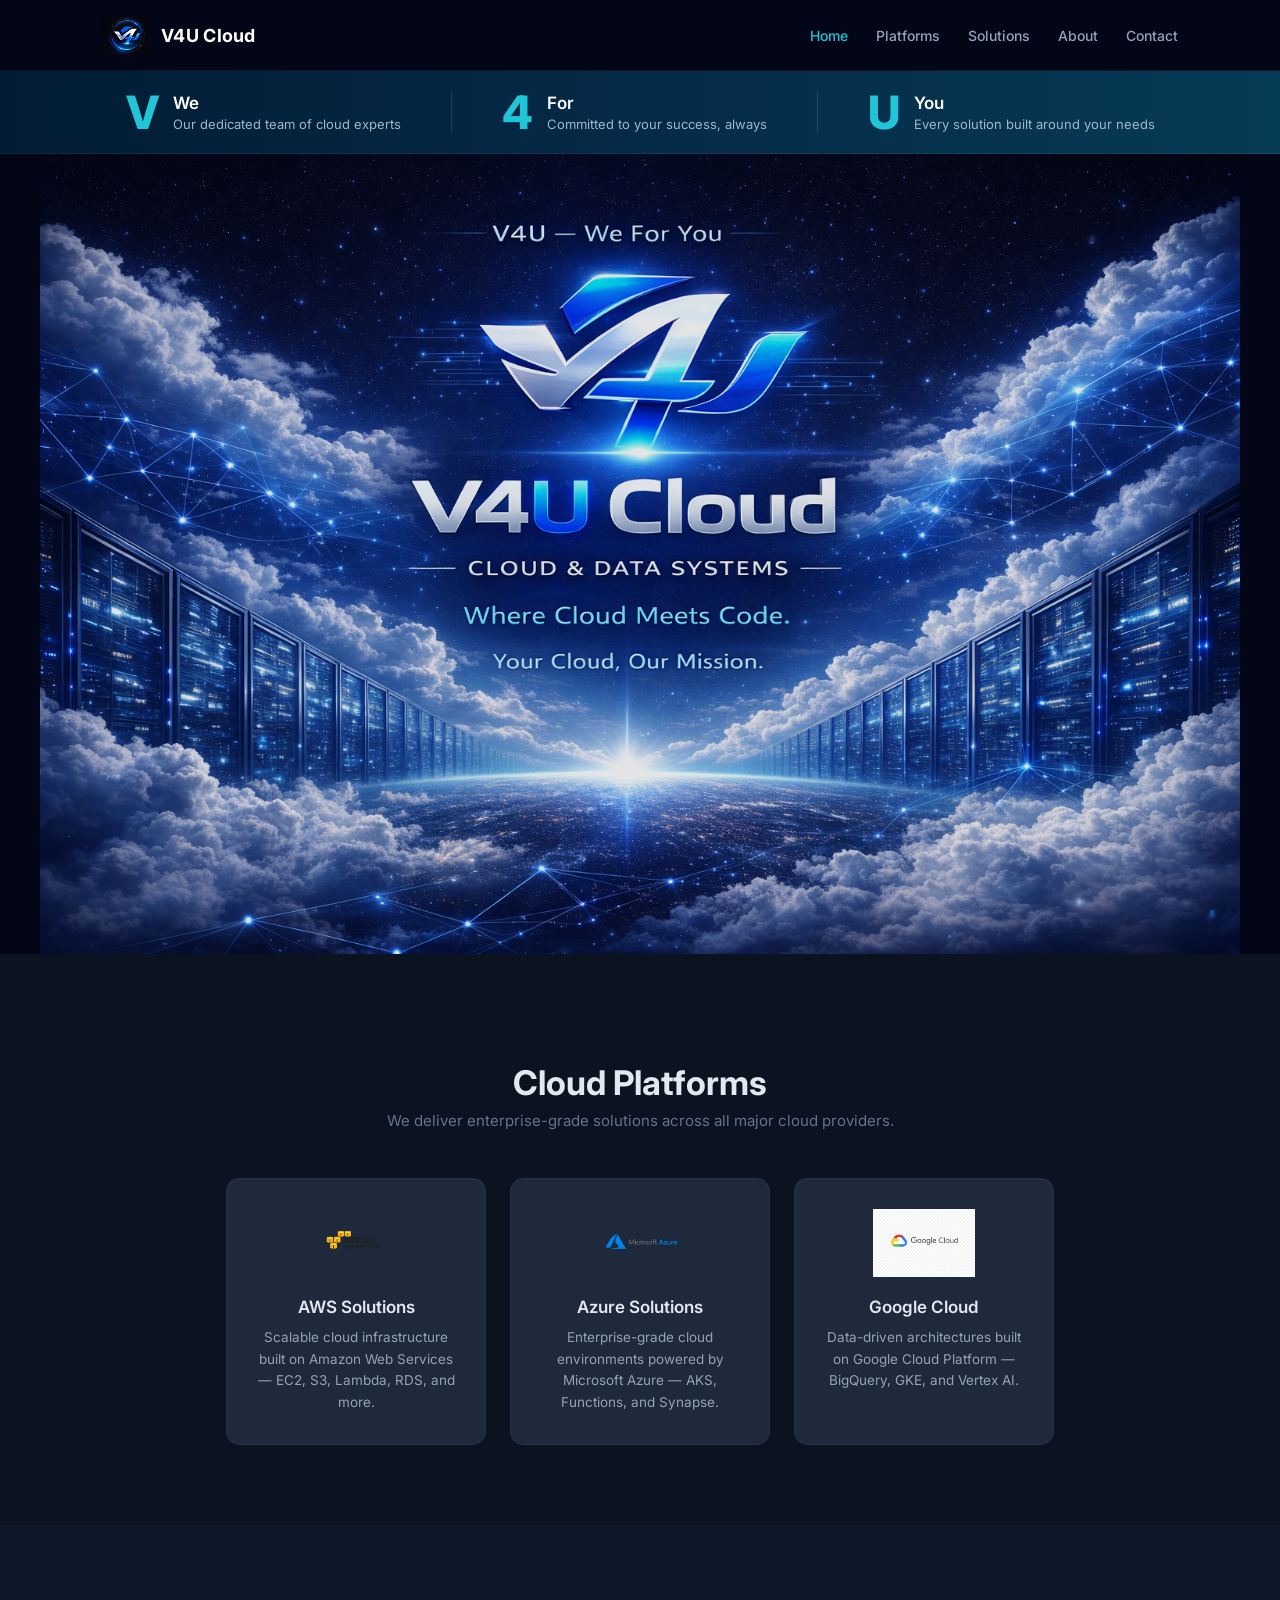
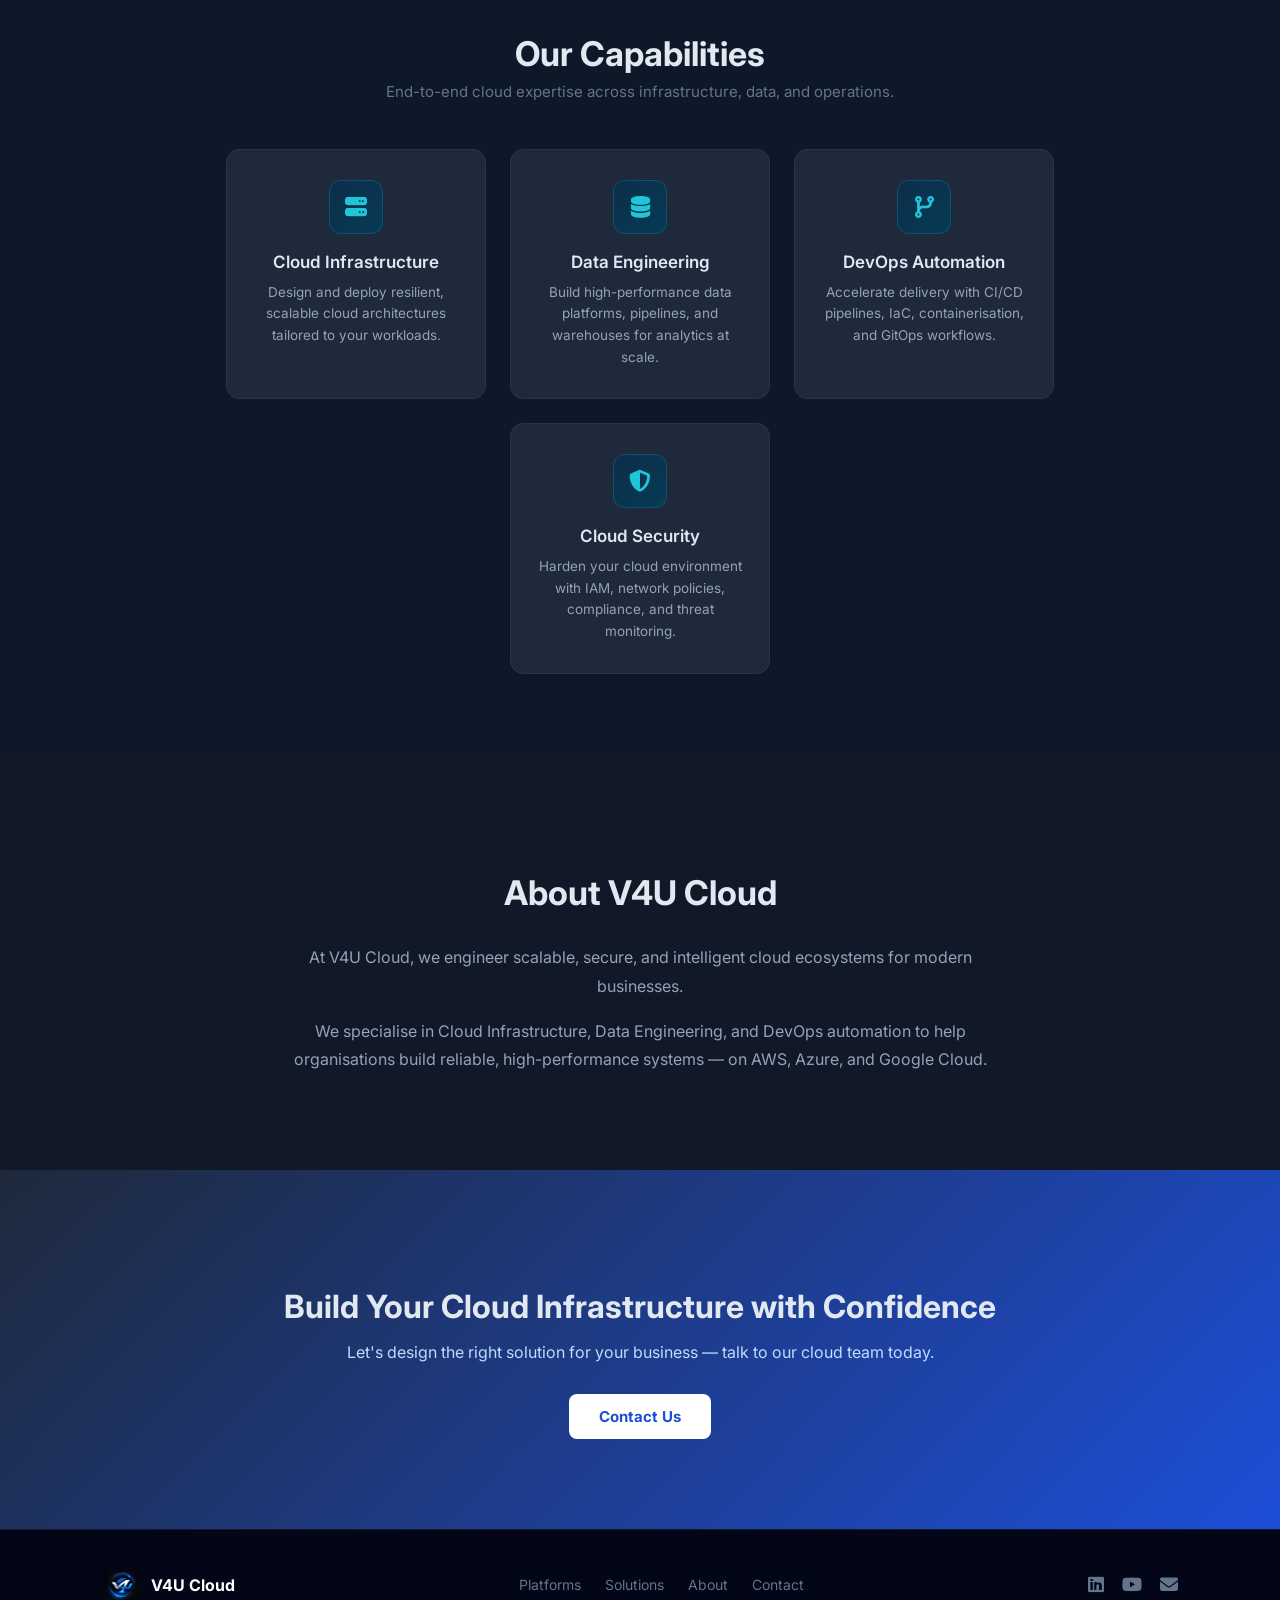
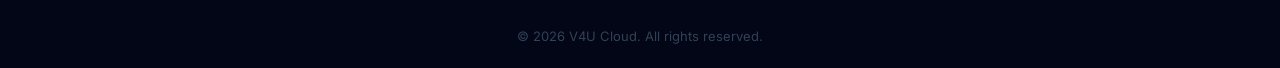
==== commit 4639a9ed: "website modified" ====
--- a/index.html
+++ b/index.html
@@ -2,205 +2,205 @@
 <html lang="en">
 
 <head>
-<meta charset="UTF-8">
-<meta name="viewport" content="width=device-width, initial-scale=1.0">
-<meta name="description" content="V4U Cloud — Expert cloud infrastructure, DevOps automation, and data engineering on AWS, Azure, and Google Cloud.">
-<meta name="robots" content="index, follow">
-<meta property="og:title" content="V4U Cloud">
-<meta property="og:description" content="Scalable, secure cloud solutions on AWS, Azure, and Google Cloud. Built for modern businesses.">
-<meta property="og:type" content="website">
-<meta property="og:url" content="https://v4ucloud.com">
-
-<title>V4U Cloud | Cloud Infrastructure & DevOps Experts</title>
-
-<link rel="preconnect" href="https://fonts.googleapis.com">
-<link rel="preconnect" href="https://fonts.gstatic.com" crossorigin>
-<link href="https://fonts.googleapis.com/css2?family=Inter:wght@400;500;600;700;800&display=swap" rel="stylesheet">
-<link rel="stylesheet" href="https://cdnjs.cloudflare.com/ajax/libs/font-awesome/6.5.0/css/all.min.css">
-<link rel="stylesheet" href="css/style.css">
+  <meta charset="UTF-8">
+  <meta name="viewport" content="width=device-width, initial-scale=1.0">
+  <meta name="description"
+    content="V4U Cloud — Expert cloud infrastructure, DevOps automation, and data engineering on AWS, Azure, and Google Cloud.">
+  <meta name="robots" content="index, follow">
+  <meta property="og:title" content="V4U Cloud">
+  <meta property="og:description"
+    content="Scalable, secure cloud solutions on AWS, Azure, and Google Cloud. Built for modern businesses.">
+  <meta property="og:type" content="website">
+  <meta property="og:url" content="https://v4ucloud.com">
+
+  <title>V4U Cloud | Cloud Infrastructure & DevOps Experts</title>
+
+  <link rel="preconnect" href="https://fonts.googleapis.com">
+  <link rel="preconnect" href="https://fonts.gstatic.com" crossorigin>
+  <link href="https://fonts.googleapis.com/css2?family=Inter:wght@400;500;600;700;800&display=swap" rel="stylesheet">
+  <link rel="stylesheet" href="https://cdnjs.cloudflare.com/ajax/libs/font-awesome/6.5.0/css/all.min.css">
+  <link rel="stylesheet" href="css/style.css">
 </head>
 
 <body>
 
-<header>
-  <div class="container">
-
-    <div class="logo-area">
-      <img src="images/logo.png" alt="V4U Cloud Logo" class="logo">
-      <span class="brand">V4U Cloud</span>
-    </div>
-
-    <nav id="main-nav">
-      <a href="#" class="nav-link active">Home</a>
-      <a href="#platforms" class="nav-link">Platforms</a>
-      <a href="#solutions" class="nav-link">Solutions</a>
-      <a href="#about" class="nav-link">About</a>
-      <a href="/contact/" class="nav-link">Contact</a>
-    </nav>
-
-    <button class="menu-toggle" id="menuToggle" aria-label="Toggle navigation">
-      <i class="fas fa-bars"></i>
-    </button>
-
-  </div>
-</header>
-
-<!-- V4U MEANING BAR -->
-
-<section class="v4u-bar">
-  <div class="v4u-wrapper">
-
-    <div class="v4u-item">
-      <span class="v4u-letter">V</span>
-      <div class="v4u-text">
-        <h4>We</h4>
-        <p>Our dedicated team of cloud experts</p>
-      </div>
-    </div>
-
-    <div class="v4u-divider"></div>
-
-    <div class="v4u-item">
-      <span class="v4u-letter">4</span>
-      <div class="v4u-text">
-        <h4>For</h4>
-        <p>Committed to your success, always</p>
-      </div>
-    </div>
-
-    <div class="v4u-divider"></div>
-
-    <div class="v4u-item">
-      <span class="v4u-letter">U</span>
-      <div class="v4u-text">
-        <h4>You</h4>
-        <p>Every solution built around your needs</p>
-      </div>
-    </div>
-
-  </div>
-</section>
-
-<!-- HERO BANNER -->
-
-<section class="hero">
-  <div class="hero-overlay">
-    <h1>Cloud Solutions<br>Built for Scale</h1>
-    <p>Infrastructure · Data · DevOps · Security</p>
-    <a href="/contact/" class="btn btn-hero">Start a Project</a>
-  </div>
-  <img src="images/banner.jpg" alt="V4U Cloud – Cloud Infrastructure Banner">
-</section>
-
-<!-- CLOUD PLATFORMS -->
-
-<section class="platforms" id="platforms">
-  <h2>Cloud Platforms</h2>
-  <p class="section-subtitle">We deliver enterprise-grade solutions across all major cloud providers.</p>
-
-  <div class="cards">
-
-    <div class="card platform-card">
-      <img src="images/aws.png" class="cloud-icon" alt="Amazon Web Services">
-      <h3>AWS Solutions</h3>
-      <p>Scalable cloud infrastructure built on Amazon Web Services — EC2, S3, Lambda, RDS, and more.</p>
-    </div>
-
-    <div class="card platform-card">
-      <img src="images/azure.png" class="cloud-icon" alt="Microsoft Azure">
-      <h3>Azure Solutions</h3>
-      <p>Enterprise-grade cloud environments powered by Microsoft Azure — AKS, Functions, and Synapse.</p>
-    </div>
-
-    <div class="card platform-card">
-      <img src="images/gcp.png" class="cloud-icon" alt="Google Cloud Platform">
-      <h3>Google Cloud</h3>
-      <p>Data-driven architectures built on Google Cloud Platform — BigQuery, GKE, and Vertex AI.</p>
-    </div>
-
-  </div>
-</section>
-
-<!-- SOLUTIONS -->
-
-<section class="solutions" id="solutions">
-  <h2>Our Capabilities</h2>
-  <p class="section-subtitle">End-to-end cloud expertise across infrastructure, data, and operations.</p>
-
-  <div class="cards">
-
-    <div class="card capability-card">
-      <div class="card-icon"><i class="fas fa-server"></i></div>
-      <h3>Cloud Infrastructure</h3>
-      <p>Design and deploy resilient, scalable cloud architectures tailored to your workloads.</p>
-    </div>
-
-    <div class="card capability-card">
-      <div class="card-icon"><i class="fas fa-database"></i></div>
-      <h3>Data Engineering</h3>
-      <p>Build high-performance data platforms, pipelines, and warehouses for analytics at scale.</p>
-    </div>
-
-    <div class="card capability-card">
-      <div class="card-icon"><i class="fas fa-code-branch"></i></div>
-      <h3>DevOps Automation</h3>
-      <p>Accelerate delivery with CI/CD pipelines, IaC, containerisation, and GitOps workflows.</p>
-    </div>
-
-    <div class="card capability-card">
-      <div class="card-icon"><i class="fas fa-shield-halved"></i></div>
-      <h3>Cloud Security</h3>
-      <p>Harden your cloud environment with IAM, network policies, compliance, and threat monitoring.</p>
-    </div>
-
-  </div>
-</section>
-
-<!-- ABOUT -->
-
-<section class="about" id="about">
-  <h2>About V4U Cloud</h2>
-  <p>
-    At V4U Cloud, we engineer scalable, secure, and intelligent cloud ecosystems for modern businesses.
-  </p>
-  <p>
-    We specialise in Cloud Infrastructure, Data Engineering, and DevOps automation to help organisations
-    build reliable, high-performance systems — on AWS, Azure, and Google Cloud.
-  </p>
-</section>
-
-<!-- CTA -->
-
-<section class="cta">
-  <h2>Build Your Cloud Infrastructure with Confidence</h2>
-  <p>Let's design the right solution for your business — talk to our cloud team today.</p>
-  <a href="/contact/" class="btn">Contact Us</a>
-</section>
-
-<!-- FOOTER -->
-
-<footer>
-  <div class="footer-inner">
-    <div class="footer-brand">
-      <img src="images/logo.png" alt="V4U Cloud Logo" class="footer-logo">
-      <span>V4U Cloud</span>
-    </div>
-    <div class="footer-links">
-      <a href="#platforms">Platforms</a>
-      <a href="#solutions">Solutions</a>
-      <a href="#about">About</a>
-      <a href="/contact/">Contact</a>
-    </div>
-    <div class="footer-social">
-      <a href="https://linkedin.com" target="_blank" rel="noopener" aria-label="LinkedIn"><i class="fab fa-linkedin"></i></a>
-      <a href="https://youtube.com" target="_blank" rel="noopener" aria-label="YouTube"><i class="fab fa-youtube"></i></a>
-      <a href="mailto:info@v4ucloud.com" aria-label="Email"><i class="fas fa-envelope"></i></a>
-    </div>
-  </div>
-  <p class="footer-copy">© 2026 V4U Cloud. All rights reserved.</p>
-</footer>
-
-<script src="/js/script.js" defer></script>
+  <header>
+    <div class="container">
+
+      <div class="logo-area">
+        <img src="images/logo.png" alt="V4U Cloud Logo" class="logo">
+        <span class="brand">V4U Cloud</span>
+      </div>
+
+      <nav id="main-nav">
+        <a href="#" class="nav-link active">Home</a>
+        <a href="#platforms" class="nav-link">Platforms</a>
+        <a href="#solutions" class="nav-link">Solutions</a>
+        <a href="#about" class="nav-link">About</a>
+        <a href="/contact/" class="nav-link">Contact</a>
+      </nav>
+
+      <button class="menu-toggle" id="menuToggle" aria-label="Toggle navigation">
+        <i class="fas fa-bars"></i>
+      </button>
+
+    </div>
+  </header>
+
+  <!-- V4U MEANING BAR -->
+
+  <section class="v4u-bar">
+    <div class="v4u-wrapper">
+
+      <div class="v4u-item">
+        <span class="v4u-letter">V</span>
+        <div class="v4u-text">
+          <h4>We</h4>
+          <p>Our dedicated team of cloud experts</p>
+        </div>
+      </div>
+
+      <div class="v4u-divider"></div>
+
+      <div class="v4u-item">
+        <span class="v4u-letter">4</span>
+        <div class="v4u-text">
+          <h4>For</h4>
+          <p>Committed to your success, always</p>
+        </div>
+      </div>
+
+      <div class="v4u-divider"></div>
+
+      <div class="v4u-item">
+        <span class="v4u-letter">U</span>
+        <div class="v4u-text">
+          <h4>You</h4>
+          <p>Every solution built around your needs</p>
+        </div>
+      </div>
+
+    </div>
+  </section>
+
+  <!-- HERO BANNER -->
+
+  <section class="hero">
+    <img src="images/banner.jpg" alt="V4U Cloud – Cloud Infrastructure Banner">
+  </section>
+
+  <!-- CLOUD PLATFORMS -->
+
+  <section class="platforms" id="platforms">
+    <h2>Cloud Platforms</h2>
+    <p class="section-subtitle">We deliver enterprise-grade solutions across all major cloud providers.</p>
+
+    <div class="cards">
+
+      <div class="card platform-card">
+        <img src="images/aws.png" class="cloud-icon" alt="Amazon Web Services">
+        <h3>AWS Solutions</h3>
+        <p>Scalable cloud infrastructure built on Amazon Web Services — EC2, S3, Lambda, RDS, and more.</p>
+      </div>
+
+      <div class="card platform-card">
+        <img src="images/azure.png" class="cloud-icon" alt="Microsoft Azure">
+        <h3>Azure Solutions</h3>
+        <p>Enterprise-grade cloud environments powered by Microsoft Azure — AKS, Functions, and Synapse.</p>
+      </div>
+
+      <div class="card platform-card">
+        <img src="images/gcp.png" class="cloud-icon" alt="Google Cloud Platform">
+        <h3>Google Cloud</h3>
+        <p>Data-driven architectures built on Google Cloud Platform — BigQuery, GKE, and Vertex AI.</p>
+      </div>
+
+    </div>
+  </section>
+
+  <!-- SOLUTIONS -->
+
+  <section class="solutions" id="solutions">
+    <h2>Our Capabilities</h2>
+    <p class="section-subtitle">End-to-end cloud expertise across infrastructure, data, and operations.</p>
+
+    <div class="cards">
+
+      <div class="card capability-card">
+        <div class="card-icon"><i class="fas fa-server"></i></div>
+        <h3>Cloud Infrastructure</h3>
+        <p>Design and deploy resilient, scalable cloud architectures tailored to your workloads.</p>
+      </div>
+
+      <div class="card capability-card">
+        <div class="card-icon"><i class="fas fa-database"></i></div>
+        <h3>Data Engineering</h3>
+        <p>Build high-performance data platforms, pipelines, and warehouses for analytics at scale.</p>
+      </div>
+
+      <div class="card capability-card">
+        <div class="card-icon"><i class="fas fa-code-branch"></i></div>
+        <h3>DevOps Automation</h3>
+        <p>Accelerate delivery with CI/CD pipelines, IaC, containerisation, and GitOps workflows.</p>
+      </div>
+
+      <div class="card capability-card">
+        <div class="card-icon"><i class="fas fa-shield-halved"></i></div>
+        <h3>Cloud Security</h3>
+        <p>Harden your cloud environment with IAM, network policies, compliance, and threat monitoring.</p>
+      </div>
+
+    </div>
+  </section>
+
+  <!-- ABOUT -->
+
+  <section class="about" id="about">
+    <h2>About V4U Cloud</h2>
+    <p>
+      At V4U Cloud, we engineer scalable, secure, and intelligent cloud ecosystems for modern businesses.
+    </p>
+    <p>
+      We specialise in Cloud Infrastructure, Data Engineering, and DevOps automation to help organisations
+      build reliable, high-performance systems — on AWS, Azure, and Google Cloud.
+    </p>
+  </section>
+
+  <!-- CTA -->
+
+  <section class="cta">
+    <h2>Build Your Cloud Infrastructure with Confidence</h2>
+    <p>Let's design the right solution for your business — talk to our cloud team today.</p>
+    <a href="/contact/" class="btn">Contact Us</a>
+  </section>
+
+  <!-- FOOTER -->
+
+  <footer>
+    <div class="footer-inner">
+      <div class="footer-brand">
+        <img src="images/logo.png" alt="V4U Cloud Logo" class="footer-logo">
+        <span>V4U Cloud</span>
+      </div>
+      <div class="footer-links">
+        <a href="#platforms">Platforms</a>
+        <a href="#solutions">Solutions</a>
+        <a href="#about">About</a>
+        <a href="/contact/">Contact</a>
+      </div>
+      <div class="footer-social">
+        <a href="https://linkedin.com" target="_blank" rel="noopener" aria-label="LinkedIn"><i
+            class="fab fa-linkedin"></i></a>
+        <a href="https://youtube.com" target="_blank" rel="noopener" aria-label="YouTube"><i
+            class="fab fa-youtube"></i></a>
+        <a href="mailto:info@v4ucloud.com" aria-label="Email"><i class="fas fa-envelope"></i></a>
+      </div>
+    </div>
+    <p class="footer-copy">© 2026 V4U Cloud. All rights reserved.</p>
+  </footer>
+
+  <script src="/js/script.js" defer></script>
 
 </body>
-</html>
+
+</html>
--- a/css/style.css
+++ b/css/style.css
@@ -6,7 +6,9 @@
 
 /* ── RESET & BASE ── */
 
-*, *::before, *::after {
+*,
+*::before,
+*::after {
   box-sizing: border-box;
 }
 
@@ -26,7 +28,7 @@
 
 header {
   background: #020617;
-  border-bottom: 1px solid rgba(255,255,255,0.06);
+  border-bottom: 1px solid rgba(255, 255, 255, 0.06);
   position: sticky;
   top: 0;
   z-index: 100;
@@ -93,7 +95,7 @@
 .v4u-bar {
   background: linear-gradient(90deg, #021c34, #052a47, #063b55);
   padding: 18px 8%;
-  border-bottom: 1px solid rgba(255,255,255,0.06);
+  border-bottom: 1px solid rgba(255, 255, 255, 0.06);
 }
 
 .v4u-wrapper {
@@ -132,7 +134,7 @@
 .v4u-divider {
   width: 1px;
   height: 42px;
-  background: rgba(255,255,255,0.12);
+  background: rgba(255, 255, 255, 0.12);
 }
 
 /* ── HERO ── */
@@ -151,7 +153,7 @@
   max-width: 1200px;
   height: auto;
   display: block;
-  opacity: 0.65;
+  opacity: 0.9;
 }
 
 .hero-overlay {
@@ -167,7 +169,7 @@
   line-height: 1.15;
   margin: 0 0 12px;
   color: #fff;
-  text-shadow: 0 2px 20px rgba(0,0,0,0.6);
+  text-shadow: 0 2px 20px rgba(0, 0, 0, 0.6);
 }
 
 .hero-overlay p {
@@ -234,15 +236,15 @@
   padding: 30px 24px;
   border-radius: 14px;
   width: 260px;
-  border: 1px solid rgba(255,255,255,0.05);
+  border: 1px solid rgba(255, 255, 255, 0.05);
   transition: transform 0.25s ease, box-shadow 0.25s ease, border-color 0.25s ease;
   text-align: center;
 }
 
 .card:hover {
   transform: translateY(-6px);
-  box-shadow: 0 12px 40px rgba(32,197,216,0.12);
-  border-color: rgba(32,197,216,0.3);
+  box-shadow: 0 12px 40px rgba(32, 197, 216, 0.12);
+  border-color: rgba(32, 197, 216, 0.3);
   background: #263548;
 }
 
@@ -278,7 +280,7 @@
   margin: 0 auto 18px;
   font-size: 22px;
   color: #20c5d8;
-  border: 1px solid rgba(32,197,216,0.2);
+  border: 1px solid rgba(32, 197, 216, 0.2);
 }
 
 .capability-card h3 {
@@ -357,7 +359,7 @@
 
 footer {
   background: #020617;
-  border-top: 1px solid rgba(255,255,255,0.07);
+  border-top: 1px solid rgba(255, 255, 255, 0.07);
   padding: 40px 8% 24px;
 }
 
@@ -465,7 +467,7 @@
   padding: 18px;
   background: #1E293B;
   border-radius: 12px;
-  border: 1px solid rgba(255,255,255,0.05);
+  border: 1px solid rgba(255, 255, 255, 0.05);
   margin-bottom: 14px;
 }
 
@@ -512,7 +514,7 @@
   background: #1E293B;
   padding: 32px;
   border-radius: 14px;
-  border: 1px solid rgba(255,255,255,0.06);
+  border: 1px solid rgba(255, 255, 255, 0.06);
 }
 
 .contact-form-box form {
@@ -524,7 +526,7 @@
 .contact-form-box input,
 .contact-form-box textarea {
   padding: 12px 14px;
-  border: 1px solid rgba(255,255,255,0.1);
+  border: 1px solid rgba(255, 255, 255, 0.1);
   border-radius: 8px;
   font-size: 14px;
   font-family: inherit;
@@ -587,7 +589,7 @@
   background: #111827;
   padding: 36px;
   border-radius: 14px;
-  box-shadow: 0 20px 60px rgba(0,0,0,0.5);
+  box-shadow: 0 20px 60px rgba(0, 0, 0, 0.5);
   display: none;
   z-index: 1000;
   text-align: center;
@@ -624,7 +626,7 @@
     flex-direction: column;
     padding: 20px 8%;
     gap: 0;
-    border-bottom: 1px solid rgba(255,255,255,0.08);
+    border-bottom: 1px solid rgba(255, 255, 255, 0.08);
   }
 
   nav.open {
@@ -635,7 +637,7 @@
     margin: 0;
     padding: 12px 0;
     font-size: 15px;
-    border-bottom: 1px solid rgba(255,255,255,0.06);
+    border-bottom: 1px solid rgba(255, 255, 255, 0.06);
   }
 
   nav a:last-child {
@@ -708,4 +710,4 @@
     padding: 60px 8%;
   }
 
-}
+}
